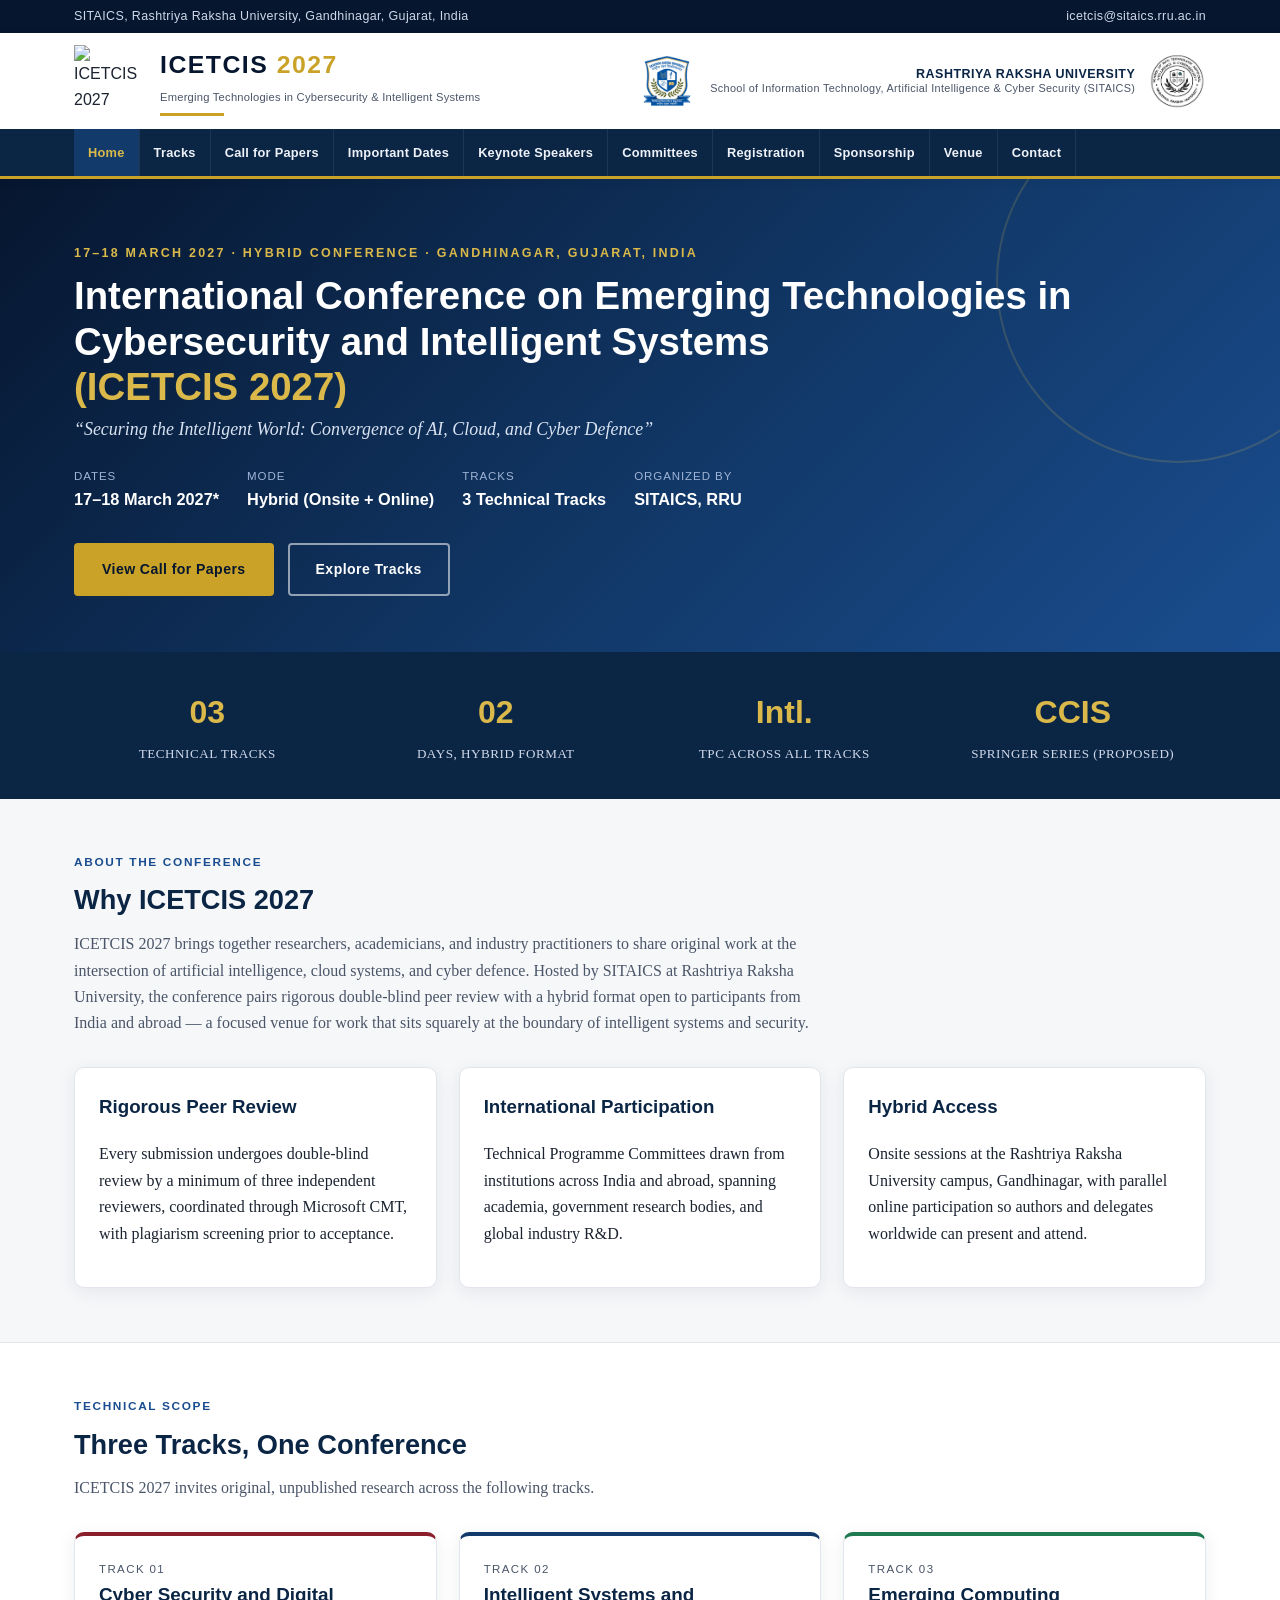
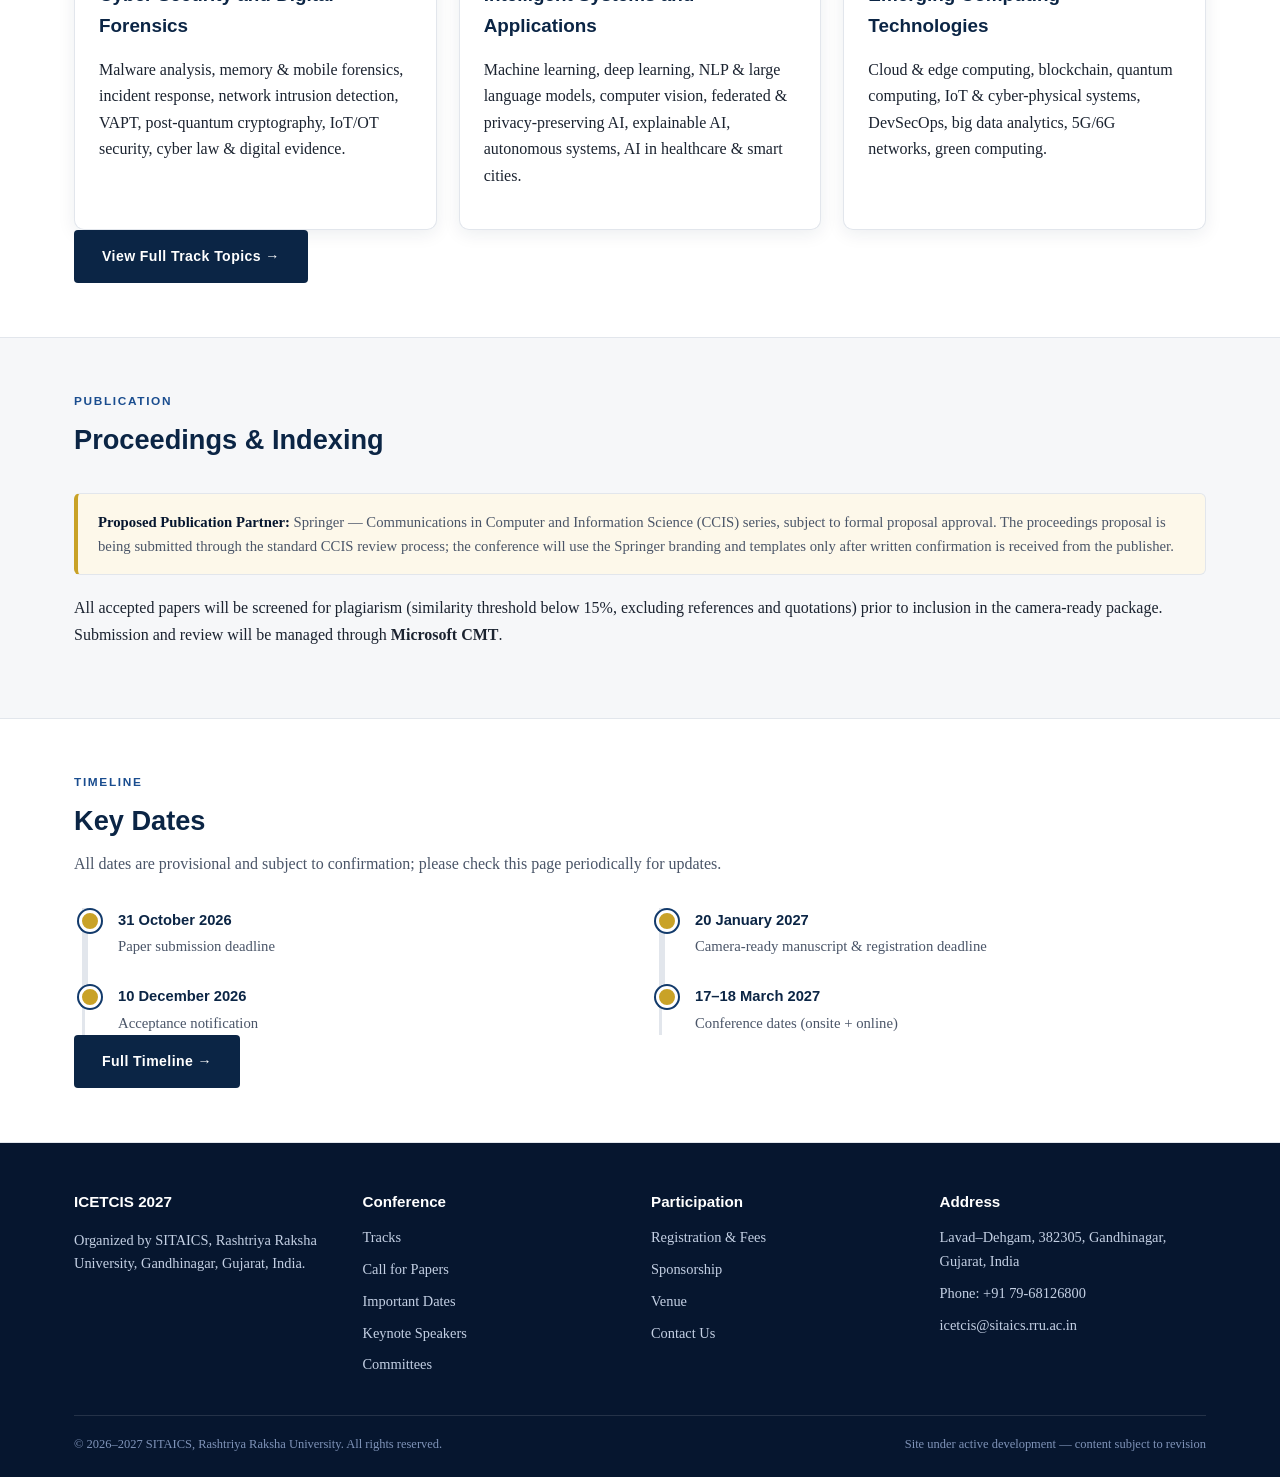
==== index.html @ 8b30065b "Add ICETCIS 2027 conference seal to header; update sponsorship passes Logo: - Added assets/img/icetc" ====
﻿<!DOCTYPE html>
<html lang="en">
<head>
<meta charset="UTF-8">
<meta name="viewport" content="width=device-width, initial-scale=1.0">
<title>ICETCIS 2027 | International Conference on Emerging Technologies in Cybersecurity and Intelligent Systems</title>
<meta name="description" content="ICETCIS 2027 — International Conference on Emerging Technologies in Cybersecurity and Intelligent Systems, organized by SITAICS, Rashtriya Raksha University, Gandhinagar. 17-18 March 2027, Hybrid Mode.">
<meta http-equiv="Content-Security-Policy" content="default-src 'self'; img-src 'self' data:; style-src 'self'; script-src 'self'; base-uri 'self'; form-action 'self';">
<link rel="icon" href="assets/img/icetcis-logo.png" type="image/png">
<link rel="stylesheet" href="css/style.css">
</head>
<body>
<a class="skip-link" href="#main">Skip to main content</a>

<div class="topstrip">
  <div class="container">
    <span>SITAICS, Rashtriya Raksha University, Gandhinagar, Gujarat, India</span>
    <span><a href="mailto:icetcis@sitaics.rru.ac.in">icetcis@sitaics.rru.ac.in</a></span>
  </div>
</div>

<header class="site-header">
  <div class="header-inner container">
    <div class="conf-mark">
      <img src="assets/img/icetcis-logo.png" alt="ICETCIS 2027 conference seal" class="conf-seal">
      <div class="conf-text">
        <div class="wordmark">ICETCIS&nbsp;<span>2027</span></div>
        <div class="tagline">Emerging Technologies in Cybersecurity &amp; Intelligent Systems</div>
        <div class="year-rule"></div>
      </div>
    </div>
    <div class="brand-cluster brand-right">
      <img src="assets/img/rru-logo.png" alt="Rashtriya Raksha University crest" style="height:58px;">
      <div class="brand-text">
        <div class="uni">RASHTRIYA RAKSHA UNIVERSITY</div>
        <div class="school">School of Information Technology, Artificial Intelligence &amp; Cyber Security (SITAICS)</div>
      </div>
      <img src="assets/img/sitaics-logo.png" alt="SITAICS emblem" style="height:64px;">
    </div>
  </div>
  <nav class="mainnav">
    <div class="container">
      <button class="nav-toggle" aria-label="Toggle navigation" aria-expanded="false">&#9776;</button>
      <ul>
        <li><a href="index.html" class="active">Home</a></li>
        <li><a href="tracks.html">Tracks</a></li>
        <li><a href="call-for-papers.html">Call for Papers</a></li>
        <li><a href="important-dates.html">Important Dates</a></li>
        <li><a href="keynote-speakers.html">Keynote Speakers</a></li>
        <li><a href="committee.html">Committees</a></li>
        <li><a href="registration.html">Registration</a></li>
        <li><a href="sponsorship.html">Sponsorship</a></li>
        <li><a href="venue.html">Venue</a></li>
        <li><a href="contact.html">Contact</a></li>
      </ul>
    </div>
  </nav>
</header>

<main id="main">

  <section class="hero">
    <div class="container">
      <div class="eyebrow">17&ndash;18 March 2027 &middot; Hybrid Conference &middot; Gandhinagar, Gujarat, India</div>
      <h1>International Conference on Emerging Technologies in<br>Cybersecurity and Intelligent Systems<br><span class="acronym">(ICETCIS 2027)</span></h1>
      <p class="theme-line">&ldquo;Securing the Intelligent World: Convergence of AI, Cloud, and Cyber Defence&rdquo;</p>

      <div class="meta-row">
        <div class="meta-item"><span class="label">Dates</span><span class="value">17&ndash;18 March 2027*</span></div>
        <div class="meta-item"><span class="label">Mode</span><span class="value">Hybrid (Onsite + Online)</span></div>
        <div class="meta-item"><span class="label">Tracks</span><span class="value">3 Technical Tracks</span></div>
        <div class="meta-item"><span class="label">Organized by</span><span class="value">SITAICS, RRU</span></div>
      </div>

      <div class="cta-row">
        <a href="call-for-papers.html" class="btn btn-gold">View Call for Papers</a>
        <a href="tracks.html" class="btn btn-outline">Explore Tracks</a>
      </div>
    </div>
  </section>

  <div class="stats-strip">
    <div class="container grid grid-4">
      <div><div class="stat-num">03</div><div class="stat-label">Technical Tracks</div></div>
      <div><div class="stat-num">02</div><div class="stat-label">Days, Hybrid Format</div></div>
      <div><div class="stat-num">Intl.</div><div class="stat-label">TPC Across All Tracks</div></div>
      <div><div class="stat-num">CCIS</div><div class="stat-label">Springer Series (Proposed)</div></div>
    </div>
  </div>

  <section>
    <div class="container">
      <div class="section-head">
        <div class="kicker">About the Conference</div>
        <h2>Why ICETCIS 2027</h2>
        <p>ICETCIS 2027 brings together researchers, academicians, and industry practitioners to share
        original work at the intersection of artificial intelligence, cloud systems, and cyber defence.
        Hosted by SITAICS at Rashtriya Raksha University, the conference pairs rigorous double-blind peer
        review with a hybrid format open to participants from India and abroad &mdash; a focused venue for
        work that sits squarely at the boundary of intelligent systems and security.</p>
      </div>
      <div class="grid grid-3">
        <div class="card">
          <h3>Rigorous Peer Review</h3>
          <p>Every submission undergoes double-blind review by a minimum of three independent reviewers,
          coordinated through Microsoft CMT, with plagiarism screening prior to acceptance.</p>
        </div>
        <div class="card">
          <h3>International Participation</h3>
          <p>Technical Programme Committees drawn from institutions across India and abroad, spanning
          academia, government research bodies, and global industry R&amp;D.</p>
        </div>
        <div class="card">
          <h3>Hybrid Access</h3>
          <p>Onsite sessions at the Rashtriya Raksha University campus, Gandhinagar, with parallel online
          participation so authors and delegates worldwide can present and attend.</p>
        </div>
      </div>
    </div>
  </section>

  <section class="alt">
    <div class="container">
      <div class="section-head">
        <div class="kicker">Technical Scope</div>
        <h2>Three Tracks, One Conference</h2>
        <p>ICETCIS 2027 invites original, unpublished research across the following tracks.</p>
      </div>
      <div class="grid grid-3">
        <div class="card track-card t1">
          <div class="track-no">Track 01</div>
          <h3>Cyber Security and Digital Forensics</h3>
          <p>Malware analysis, memory &amp; mobile forensics, incident response, network intrusion detection,
          VAPT, post-quantum cryptography, IoT/OT security, cyber law &amp; digital evidence.</p>
        </div>
        <div class="card track-card t2">
          <div class="track-no">Track 02</div>
          <h3>Intelligent Systems and Applications</h3>
          <p>Machine learning, deep learning, NLP &amp; large language models, computer vision, federated &amp;
          privacy-preserving AI, explainable AI, autonomous systems, AI in healthcare &amp; smart cities.</p>
        </div>
        <div class="card track-card t3">
          <div class="track-no">Track 03</div>
          <h3>Emerging Computing Technologies</h3>
          <p>Cloud &amp; edge computing, blockchain, quantum computing, IoT &amp; cyber-physical systems,
          DevSecOps, big data analytics, 5G/6G networks, green computing.</p>
        </div>
      </div>
      <div style="margin-top:40px;"><a href="tracks.html" class="btn btn-navy">View Full Track Topics &rarr;</a></div>
    </div>
  </section>

  <section>
    <div class="container">
      <div class="section-head">
        <div class="kicker">Publication</div>
        <h2>Proceedings &amp; Indexing</h2>
      </div>
      <div class="notice gold">
        <strong>Proposed Publication Partner:</strong> Springer &mdash; Communications in Computer and
        Information Science (CCIS) series, subject to formal proposal approval. The proceedings
        proposal is being submitted through the standard CCIS review process; the conference will use
        the Springer branding and templates only after written confirmation is received from the publisher.
      </div>
      <p>All accepted papers will be screened for plagiarism (similarity threshold below 15%, excluding
      references and quotations) prior to inclusion in the camera-ready package. Submission and review
      will be managed through <strong>Microsoft CMT</strong>.</p>
    </div>
  </section>

  <section class="alt">
    <div class="container">
      <div class="section-head">
        <div class="kicker">Timeline</div>
        <h2>Key Dates</h2>
        <p>All dates are provisional and subject to confirmation; please check this page periodically for updates.</p>
      </div>
      <div class="grid grid-2">
        <div class="timeline">
          <div class="timeline-item"><div class="t-date">31 October 2026</div><div class="t-label">Paper submission deadline</div></div>
          <div class="timeline-item"><div class="t-date">10 December 2026</div><div class="t-label">Acceptance notification</div></div>
        </div>
        <div class="timeline">
          <div class="timeline-item"><div class="t-date">20 January 2027</div><div class="t-label">Camera-ready manuscript &amp; registration deadline</div></div>
          <div class="timeline-item"><div class="t-date">17&ndash;18 March 2027</div><div class="t-label">Conference dates (onsite + online)</div></div>
        </div>
      </div>
      <div style="margin-top:30px;"><a href="important-dates.html" class="btn btn-navy">Full Timeline &rarr;</a></div>
    </div>
  </section>

</main>

<footer class="site-footer">
  <div class="container">
    <div class="grid grid-4">
      <div>
        <h4>ICETCIS 2027</h4>
        <p>Organized by SITAICS, Rashtriya Raksha University, Gandhinagar, Gujarat, India.</p>
      </div>
      <div>
        <h4>Conference</h4>
        <ul>
          <li><a href="tracks.html">Tracks</a></li>
          <li><a href="call-for-papers.html">Call for Papers</a></li>
          <li><a href="important-dates.html">Important Dates</a></li>
          <li><a href="keynote-speakers.html">Keynote Speakers</a></li>
          <li><a href="committee.html">Committees</a></li>
        </ul>
      </div>
      <div>
        <h4>Participation</h4>
        <ul>
          <li><a href="registration.html">Registration &amp; Fees</a></li>
          <li><a href="sponsorship.html">Sponsorship</a></li>
          <li><a href="venue.html">Venue</a></li>
          <li><a href="contact.html">Contact Us</a></li>
        </ul>
      </div>
      <div>
        <h4>Address</h4>
        <ul>
          <li>Lavad&ndash;Dehgam, 382305, Gandhinagar, Gujarat, India</li>
          <li>Phone: +91 79-68126800</li>
          <li><a href="mailto:icetcis@sitaics.rru.ac.in">icetcis@sitaics.rru.ac.in</a></li>
        </ul>
      </div>
    </div>
    <div class="footer-bottom">
      <span>&copy; 2026&ndash;2027 SITAICS, Rashtriya Raksha University. All rights reserved.</span>
      <span>Site under active development &mdash; content subject to revision</span>
    </div>
  </div>
</footer>

<button class="scroll-top" aria-label="Scroll to top">&uarr;</button>
<script src="js/main.js"></script>
</body>
</html>
---- css/style.css ----
/* ICETCIS 2027 — Conference site stylesheet */

:root{
  --navy-900:#06162f;
  --navy-800:#0b2545;
  --navy-700:#123a6b;
  --navy-600:#1a4d8f;
  --gold-500:#c9a227;
  --gold-400:#dab94a;
  --bg:#f6f7f9;
  --surface:#ffffff;
  --ink:#1b2330;
  --ink-soft:#4a5568;
  --line:#e2e6ec;
  --radius:10px;
  --maxw:1180px;
  --shadow:0 4px 18px rgba(11,37,69,0.08);
}

*{box-sizing:border-box;}
html{scroll-behavior:smooth;}
body{
  margin:0;
  font-family:"Georgia","Cambria","Times New Roman",serif;
  color:var(--ink);
  background:var(--bg);
  line-height:1.65;
}
h1,h2,h3,h4{
  font-family:"Trebuchet MS","Segoe UI",Arial,sans-serif;
  color:var(--navy-800);
  margin-top:0;
  font-weight:700;
}
a{color:var(--navy-700);text-decoration:none;}
a:hover{color:var(--gold-500);}
img{max-width:100%;display:block;}
.container{max-width:var(--maxw);margin:0 auto;padding:0 24px;}
.visually-hidden{position:absolute;left:-9999px;}

/* ===== Skip link ===== */
.skip-link{
  position:absolute;left:-9999px;top:0;background:var(--gold-500);color:var(--navy-900);
  padding:10px 16px;z-index:1000;font-family:"Trebuchet MS",sans-serif;font-weight:700;
}
.skip-link:focus{left:8px;top:8px;}

/* ===== Top strip ===== */
.topstrip{
  background:var(--navy-900);
  color:#cfd9ea;
  font-family:"Trebuchet MS","Segoe UI",Arial,sans-serif;
  font-size:0.78rem;
  letter-spacing:.03em;
}
.topstrip .container{display:flex;justify-content:space-between;align-items:center;padding:6px 24px;flex-wrap:wrap;gap:6px;}
.topstrip a{color:#cfd9ea;}
.topstrip a:hover{color:var(--gold-400);}

/* ===== Header ===== */
header.site-header{
  background:var(--surface);
  border-bottom:3px solid var(--gold-500);
  position:sticky;top:0;z-index:500;
  box-shadow:0 2px 10px rgba(0,0,0,0.05);
}
.header-inner{
  display:flex;
  align-items:center;
  justify-content:space-between;
  padding:12px 24px;
  gap:18px;
}
.brand-cluster{display:flex;align-items:center;gap:14px;}
.brand-cluster img{height:58px;width:auto;}
.brand-text{font-family:"Trebuchet MS","Segoe UI",Arial,sans-serif;line-height:1.15;}
.brand-text .uni{font-size:0.78rem;font-weight:700;color:var(--navy-800);letter-spacing:.04em;}
.brand-text .school{font-size:0.68rem;color:var(--ink-soft);letter-spacing:.03em;}

.conf-mark{
  display:flex;flex-direction:row;align-items:center;gap:14px;
  font-family:"Trebuchet MS","Segoe UI",Arial,sans-serif;
}
.conf-seal{height:72px;width:72px;flex-shrink:0;}
.conf-text{display:flex;flex-direction:column;align-items:flex-start;}
.conf-mark .wordmark{
  font-size:1.55rem;font-weight:800;letter-spacing:.06em;color:var(--navy-900);
}
.conf-mark .wordmark span{color:var(--gold-500);}
.conf-mark .tagline{font-size:0.7rem;color:var(--ink-soft);letter-spacing:.02em;margin-top:2px;}
.conf-mark .year-rule{height:3px;width:64px;background:var(--gold-500);margin-top:6px;}

.brand-cluster.brand-right{justify-content:flex-end;}
.brand-cluster.brand-right .brand-text{text-align:right;}

nav.mainnav{
  background:var(--navy-800);
}
nav.mainnav .container{display:flex;align-items:center;justify-content:space-between;padding:0 24px;}
nav.mainnav ul{
  display:flex;list-style:none;margin:0;padding:0;flex-wrap:wrap;
  font-family:"Trebuchet MS","Segoe UI",Arial,sans-serif;
}
nav.mainnav li{border-right:1px solid rgba(255,255,255,0.08);}
nav.mainnav a{
  display:block;padding:13px 14px;color:#eef2f8;font-size:0.8rem;font-weight:600;letter-spacing:.02em;
}
nav.mainnav a:hover,nav.mainnav a.active{background:var(--navy-700);color:var(--gold-400);}
.nav-toggle{display:none;background:none;border:none;color:#fff;font-size:1.6rem;padding:8px 14px;cursor:pointer;}

/* ===== Hero ===== */
.hero{
  background:linear-gradient(135deg,var(--navy-900) 0%,var(--navy-700) 60%,var(--navy-600) 100%);
  color:#f3f6fb;
  padding:64px 0 56px;
  position:relative;
  overflow:hidden;
}
.hero::after{
  content:"";position:absolute;right:-80px;top:-80px;width:360px;height:360px;
  border:2px solid rgba(218,185,74,0.18);border-radius:50%;
}
.hero .container{position:relative;z-index:2;}
.hero .eyebrow{
  font-family:"Trebuchet MS","Segoe UI",Arial,sans-serif;
  text-transform:uppercase;letter-spacing:.18em;font-size:0.78rem;color:var(--gold-400);font-weight:700;
}
.hero h1{
  color:#fff;font-size:2.4rem;margin:10px 0 6px;line-height:1.18;
}
.hero h1 .acronym{color:var(--gold-400);}
.hero .theme-line{font-style:italic;font-size:1.12rem;color:#d8e2f1;max-width:760px;margin:6px 0 22px;}
.hero .meta-row{display:flex;flex-wrap:wrap;gap:28px;margin-top:8px;}
.hero .meta-item{font-family:"Trebuchet MS","Segoe UI",Arial,sans-serif;}
.hero .meta-item .label{display:block;font-size:0.72rem;letter-spacing:.08em;text-transform:uppercase;color:#9fb4d6;}
.hero .meta-item .value{font-size:1.02rem;font-weight:700;color:#fff;}
.hero .cta-row{margin-top:30px;display:flex;gap:14px;flex-wrap:wrap;}

.btn{
  display:inline-block;font-family:"Trebuchet MS","Segoe UI",Arial,sans-serif;
  font-weight:700;font-size:0.88rem;letter-spacing:.03em;padding:13px 26px;border-radius:4px;
  border:2px solid transparent;cursor:pointer;
}
.btn-gold{background:var(--gold-500);color:var(--navy-900);}
.btn-gold:hover{background:var(--gold-400);}
.btn-outline{border-color:rgba(255,255,255,0.55);color:#fff;background:transparent;}
.btn-outline:hover{border-color:var(--gold-400);color:var(--gold-400);}
.btn-navy{background:var(--navy-800);color:#fff;}
.btn-navy:hover{background:var(--navy-700);}

/* ===== Sections ===== */
section{padding:54px 0;}
section.alt{background:var(--surface);border-top:1px solid var(--line);border-bottom:1px solid var(--line);}
.section-head{margin-bottom:30px;max-width:760px;}
.section-head .kicker{
  font-family:"Trebuchet MS","Segoe UI",Arial,sans-serif;text-transform:uppercase;letter-spacing:.14em;
  font-size:0.74rem;color:var(--navy-600);font-weight:700;
}
.section-head h2{font-size:1.7rem;margin:6px 0 8px;}
.section-head p{color:var(--ink-soft);margin:0;}

/* ===== Cards / Grids ===== */
.grid{display:grid;gap:22px;}
.grid-3{grid-template-columns:repeat(3,1fr);}
.grid-2{grid-template-columns:repeat(2,1fr);}
.grid-4{grid-template-columns:repeat(4,1fr);}
@media (max-width:980px){.grid-3,.grid-4{grid-template-columns:repeat(2,1fr);}}
@media (max-width:640px){.grid-3,.grid-2,.grid-4{grid-template-columns:1fr;}}

.card{
  background:var(--surface);border:1px solid var(--line);border-radius:var(--radius);
  padding:24px;box-shadow:var(--shadow);
}
.track-card{border-top:4px solid var(--navy-700);}
.track-card.t1{border-top-color:#8a1f2b;}
.track-card.t2{border-top-color:var(--navy-700);}
.track-card.t3{border-top-color:#1f7a52;}
.track-card h3{font-size:1.18rem;margin-bottom:4px;}
.track-card .track-no{
  font-family:"Trebuchet MS",sans-serif;font-size:0.72rem;letter-spacing:.12em;color:var(--ink-soft);
  text-transform:uppercase;
}
.track-card ul{margin:14px 0 0;padding-left:18px;color:var(--ink-soft);font-size:0.93rem;}
.track-card ul li{margin-bottom:6px;}

/* Dates timeline */
.timeline{border-left:3px solid var(--line);margin-left:8px;padding-left:0;}
.timeline-item{position:relative;padding:0 0 26px 30px;border-left:3px solid var(--line);margin-left:0;}
.timeline-item:last-child{border-color:transparent;padding-bottom:0;}
.timeline-item::before{
  content:"";position:absolute;left:-9px;top:2px;width:16px;height:16px;border-radius:50%;
  background:var(--gold-500);border:3px solid var(--surface);box-shadow:0 0 0 2px var(--navy-700);
}
.timeline-item .t-date{
  font-family:"Trebuchet MS",sans-serif;font-weight:700;color:var(--navy-800);font-size:0.92rem;
}
.timeline-item .t-label{color:var(--ink-soft);font-size:0.92rem;margin-top:2px;}

/* Committee */
.committee-block{margin-bottom:42px;}
.committee-block h3{
  font-size:1.25rem;border-bottom:2px solid var(--gold-500);padding-bottom:8px;margin-bottom:18px;
}
table.committee-table{width:100%;border-collapse:collapse;font-size:0.92rem;background:var(--surface);}
table.committee-table th,table.committee-table td{
  text-align:left;padding:11px 14px;border-bottom:1px solid var(--line);
}
table.committee-table th{
  background:var(--navy-800);color:#fff;font-family:"Trebuchet MS",sans-serif;font-size:0.8rem;
  letter-spacing:.03em;text-transform:uppercase;
}
table.committee-table tr:nth-child(even) td{background:#fafbfd;}
.role-tag{
  display:inline-block;font-family:"Trebuchet MS",sans-serif;font-size:0.68rem;font-weight:700;
  letter-spacing:.04em;text-transform:uppercase;background:var(--gold-500);color:var(--navy-900);
  padding:2px 8px;border-radius:3px;margin-left:8px;
}

/* Notice / callout boxes */
.notice{
  border:1px solid var(--line);border-left:4px solid var(--navy-700);background:#eef3fa;
  padding:16px 20px;border-radius:6px;font-size:0.92rem;color:var(--ink-soft);margin:20px 0;
}
.notice.gold{border-left-color:var(--gold-500);background:#fdf8ea;}
.notice strong{color:var(--navy-900);}

/* Fee table */
table.fee-table{width:100%;border-collapse:collapse;background:var(--surface);box-shadow:var(--shadow);}
table.fee-table th,table.fee-table td{padding:14px 16px;border-bottom:1px solid var(--line);text-align:left;}
table.fee-table th{background:var(--navy-800);color:#fff;font-family:"Trebuchet MS",sans-serif;font-size:0.82rem;}
table.fee-table td.amount{font-weight:700;color:var(--navy-800);font-family:"Trebuchet MS",sans-serif;}
table.fee-table td.amount.early{color:#1f7a52;}

.earlybird-flag{
  display:inline-block;background:#1f7a52;color:#fff;font-family:"Trebuchet MS",sans-serif;
  font-size:0.7rem;font-weight:700;letter-spacing:.04em;text-transform:uppercase;
  padding:3px 9px;border-radius:3px;margin-left:8px;
}

/* Sponsorship tiers */
.tier-card{border-top:4px solid var(--line);position:relative;}
.tier-card.tier-platinum{border-top-color:#5b6b7d;}
.tier-card.tier-gold{border-top-color:var(--gold-500);}
.tier-card.tier-silver{border-top-color:#9aa6b3;}
.tier-card.tier-bronze{border-top-color:#9a6b3a;}
.tier-card .tier-name{
  font-family:"Trebuchet MS",sans-serif;font-size:0.78rem;text-transform:uppercase;letter-spacing:.1em;
  font-weight:700;color:var(--ink-soft);
}
.tier-card .tier-price{
  font-family:"Trebuchet MS",sans-serif;font-size:1.5rem;font-weight:800;color:var(--navy-900);margin:6px 0 14px;
}
.tier-card .tier-price small{font-size:0.85rem;font-weight:600;color:var(--ink-soft);}
.tier-card ul{margin:0;padding-left:18px;color:var(--ink-soft);font-size:0.9rem;}
.tier-card ul li{margin-bottom:7px;}

/* Nearby places */
.place-card .distance-tag{
  display:inline-block;font-family:"Trebuchet MS",sans-serif;font-size:0.72rem;font-weight:700;
  color:var(--navy-700);background:#eef3fa;padding:3px 9px;border-radius:3px;margin-bottom:10px;
}

/* Keynote placeholder */
.keynote-placeholder{
  text-align:center;padding:50px 24px;background:var(--surface);border:1px dashed var(--line);
  border-radius:var(--radius);color:var(--ink-soft);
}
.keynote-placeholder h3{margin-bottom:8px;}

/* Scroll to top button */
.scroll-top{
  position:fixed;right:22px;bottom:24px;width:46px;height:46px;border-radius:50%;
  background:var(--navy-800);color:#fff;border:none;cursor:pointer;font-size:1.3rem;
  display:flex;align-items:center;justify-content:center;box-shadow:0 4px 14px rgba(0,0,0,0.25);
  opacity:0;visibility:hidden;transform:translateY(8px);
  transition:opacity .25s ease,visibility .25s ease,transform .25s ease,background .2s ease;
  z-index:600;
}
.scroll-top.visible{opacity:1;visibility:visible;transform:translateY(0);}
.scroll-top:hover{background:var(--gold-500);color:var(--navy-900);}

/* Stats strip */
.stats-strip{background:var(--navy-800);color:#fff;padding:34px 0;}
.stats-strip .grid-4{text-align:center;}
.stats-strip .stat-num{font-family:"Trebuchet MS",sans-serif;font-size:2rem;font-weight:800;color:var(--gold-400);}
.stats-strip .stat-label{font-size:0.82rem;letter-spacing:.04em;color:#cfd9ea;text-transform:uppercase;margin-top:4px;}

/* Footer */
footer.site-footer{background:var(--navy-900);color:#c4d0e4;padding:46px 0 22px;font-size:0.9rem;}
footer.site-footer .grid-4{margin-bottom:30px;}
footer.site-footer h4{color:#fff;font-size:0.95rem;margin-bottom:12px;}
footer.site-footer ul{list-style:none;padding:0;margin:0;}
footer.site-footer ul li{margin-bottom:8px;}
footer.site-footer a{color:#c4d0e4;}
footer.site-footer a:hover{color:var(--gold-400);}
.footer-bottom{
  border-top:1px solid rgba(255,255,255,0.12);margin-top:10px;padding-top:18px;
  display:flex;justify-content:space-between;flex-wrap:wrap;gap:10px;font-size:0.78rem;color:#7f93b8;
}

/* Breadcrumb / page header for subpages */
.page-hero{
  background:linear-gradient(135deg,var(--navy-900),var(--navy-700));
  color:#fff;padding:40px 0;
}
.page-hero .kicker{color:var(--gold-400);font-family:"Trebuchet MS",sans-serif;text-transform:uppercase;
  letter-spacing:.14em;font-size:0.76rem;font-weight:700;}
.page-hero h1{color:#fff;font-size:2rem;margin:6px 0 0;}

/* Phase note badge */
.phase-badge{
  display:inline-flex;align-items:center;gap:8px;background:#fdf8ea;border:1px solid var(--gold-500);
  color:var(--navy-900);font-family:"Trebuchet MS",sans-serif;font-size:0.82rem;font-weight:600;
  padding:8px 14px;border-radius:6px;
}

@media (max-width:860px){
  .header-inner{flex-wrap:wrap;row-gap:12px;}
  .conf-mark{align-items:flex-start;order:-1;width:100%;}
  .brand-cluster.brand-right{width:100%;justify-content:flex-start;}
  .brand-cluster.brand-right .brand-text{text-align:left;}
  nav.mainnav .container{flex-wrap:wrap;}
  nav.mainnav ul{display:none;flex-direction:column;width:100%;}
  nav.mainnav ul.open{display:flex;}
  nav.mainnav li{border-right:none;border-bottom:1px solid rgba(255,255,255,0.08);}
  .nav-toggle{display:block;}
  .hero h1{font-size:1.8rem;}
  .hero{padding:46px 0 40px;}
  .scroll-top{right:16px;bottom:16px;width:42px;height:42px;}
}

@media (max-width:480px){
  .brand-cluster img{height:42px;}
  .brand-text .uni{font-size:0.68rem;}
  .brand-text .school{font-size:0.6rem;}
  .conf-mark .wordmark{font-size:1.25rem;}
  .hero h1{font-size:1.45rem;}
  .hero .meta-row{gap:16px;}
  table.committee-table,table.fee-table{font-size:0.82rem;}
}
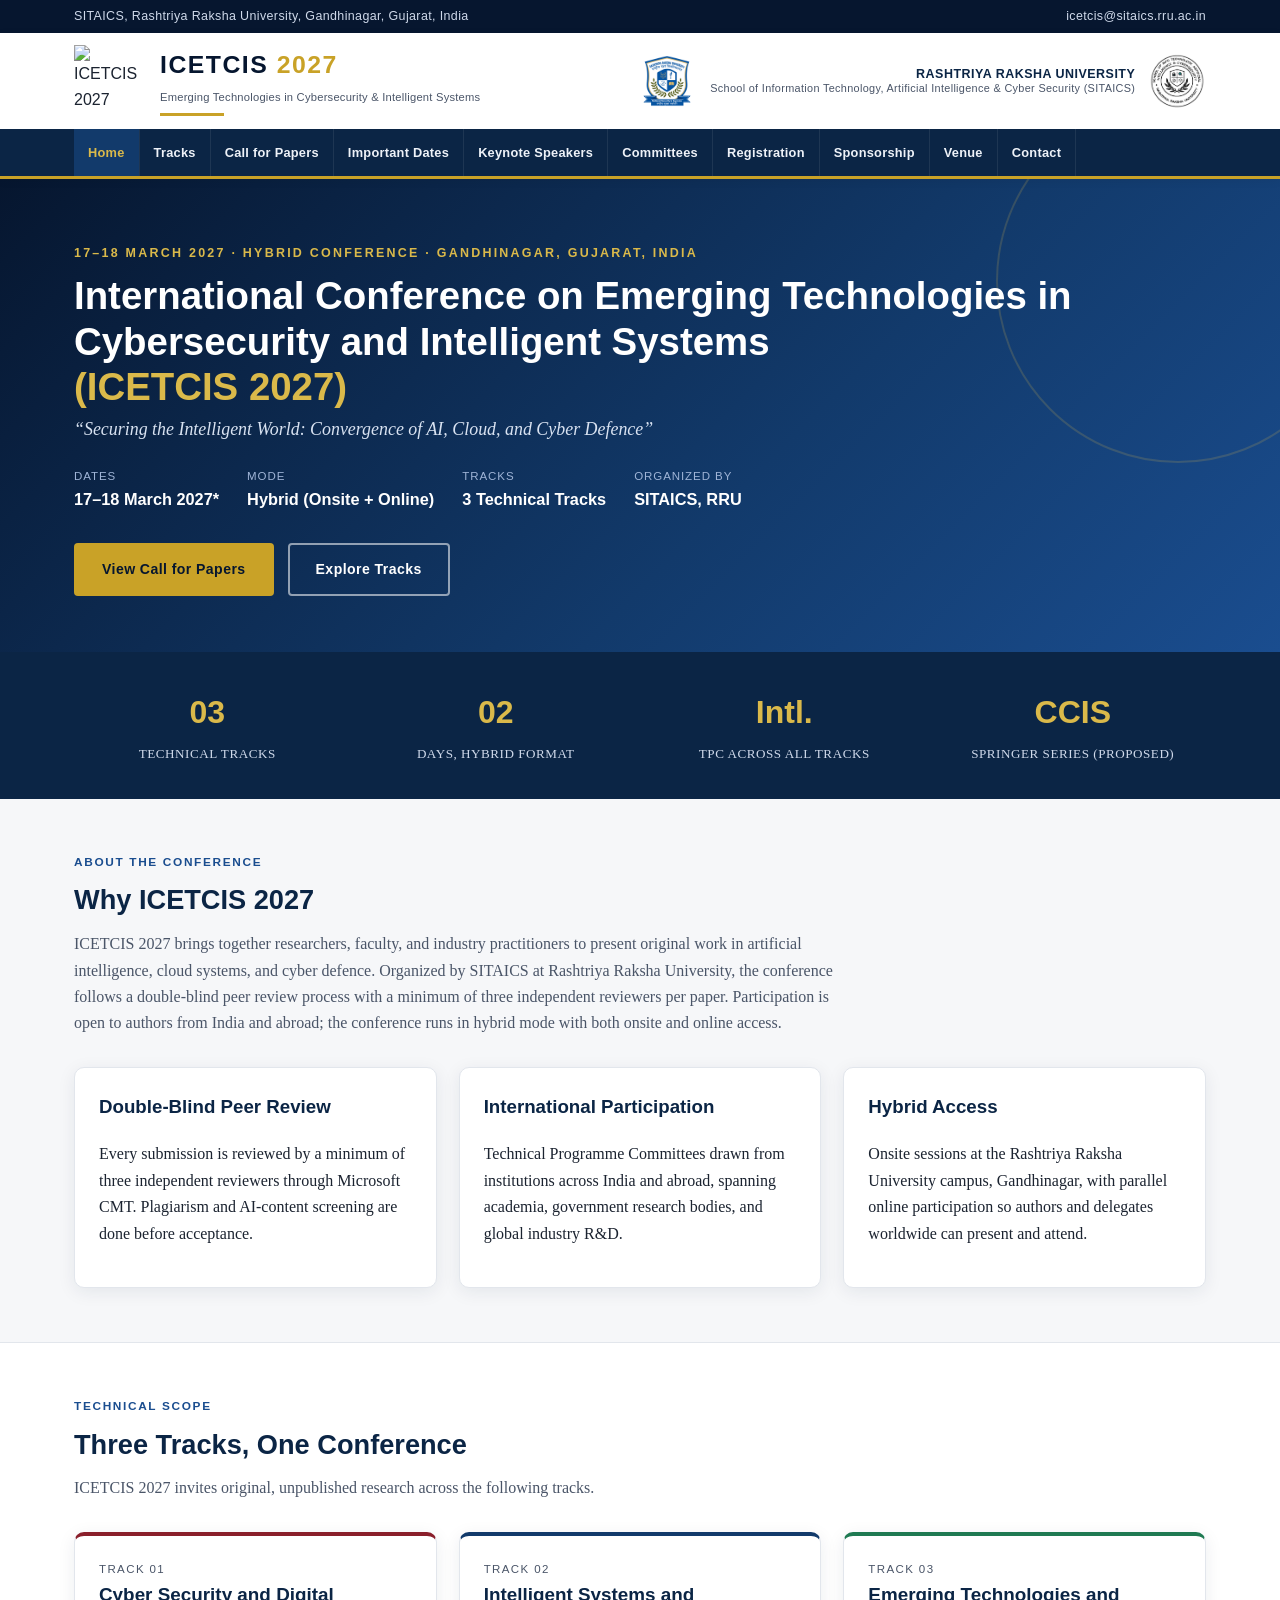
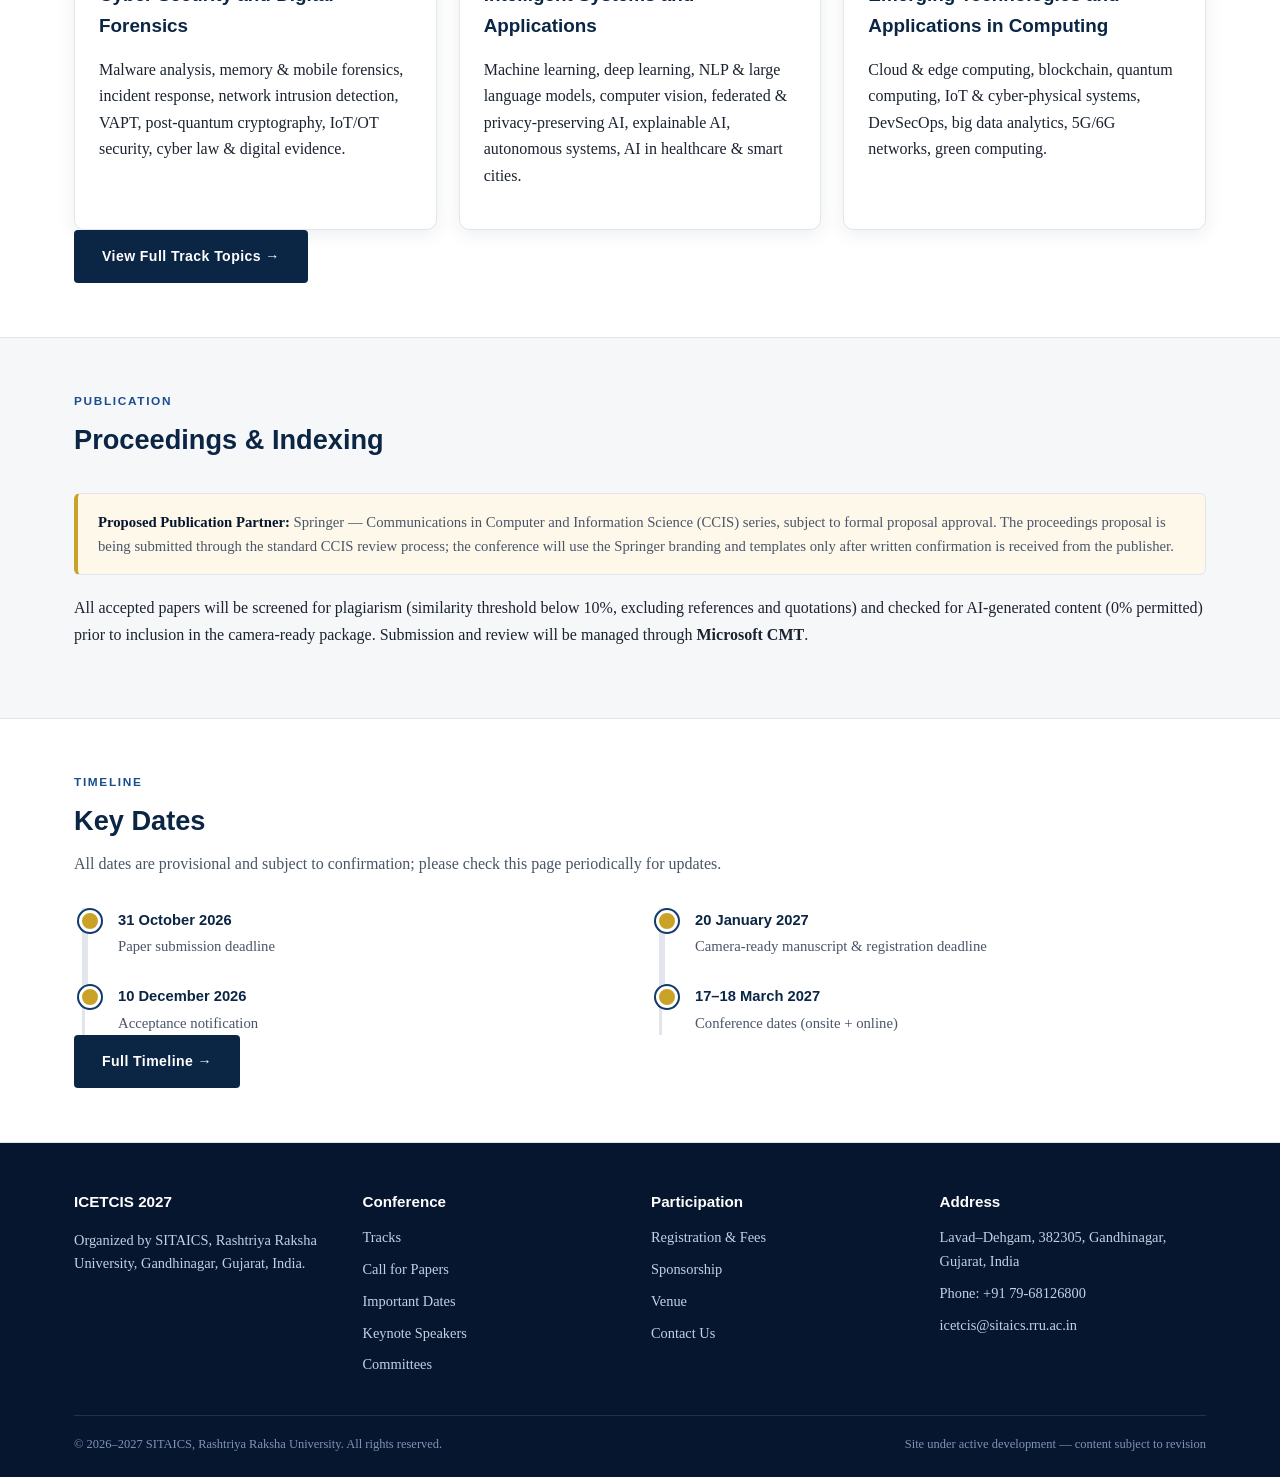
==== commit dc676c4d: "Major batch update: committee, tracks, sponsorship, keynote, plagiarism policy - Programme/Program u" ====
--- a/index.html
+++ b/index.html
@@ -93,17 +93,17 @@
       <div class="section-head">
         <div class="kicker">About the Conference</div>
         <h2>Why ICETCIS 2027</h2>
-        <p>ICETCIS 2027 brings together researchers, academicians, and industry practitioners to share
-        original work at the intersection of artificial intelligence, cloud systems, and cyber defence.
-        Hosted by SITAICS at Rashtriya Raksha University, the conference pairs rigorous double-blind peer
-        review with a hybrid format open to participants from India and abroad &mdash; a focused venue for
-        work that sits squarely at the boundary of intelligent systems and security.</p>
+        <p>ICETCIS 2027 brings together researchers, faculty, and industry practitioners to present original
+        work in artificial intelligence, cloud systems, and cyber defence. Organized by SITAICS at Rashtriya
+        Raksha University, the conference follows a double-blind peer review process with a minimum of three
+        independent reviewers per paper. Participation is open to authors from India and abroad; the
+        conference runs in hybrid mode with both onsite and online access.</p>
       </div>
       <div class="grid grid-3">
         <div class="card">
-          <h3>Rigorous Peer Review</h3>
-          <p>Every submission undergoes double-blind review by a minimum of three independent reviewers,
-          coordinated through Microsoft CMT, with plagiarism screening prior to acceptance.</p>
+          <h3>Double-Blind Peer Review</h3>
+          <p>Every submission is reviewed by a minimum of three independent reviewers through Microsoft CMT.
+          Plagiarism and AI-content screening are done before acceptance.</p>
         </div>
         <div class="card">
           <h3>International Participation</h3>
@@ -141,7 +141,7 @@
         </div>
         <div class="card track-card t3">
           <div class="track-no">Track 03</div>
-          <h3>Emerging Computing Technologies</h3>
+          <h3>Emerging Technologies and Applications in Computing</h3>
           <p>Cloud &amp; edge computing, blockchain, quantum computing, IoT &amp; cyber-physical systems,
           DevSecOps, big data analytics, 5G/6G networks, green computing.</p>
         </div>
@@ -162,8 +162,8 @@
         proposal is being submitted through the standard CCIS review process; the conference will use
         the Springer branding and templates only after written confirmation is received from the publisher.
       </div>
-      <p>All accepted papers will be screened for plagiarism (similarity threshold below 15%, excluding
-      references and quotations) prior to inclusion in the camera-ready package. Submission and review
+      <p>All accepted papers will be screened for plagiarism (similarity threshold below 10%, excluding
+      references and quotations) and checked for AI-generated content (0% permitted) prior to inclusion in the camera-ready package. Submission and review
       will be managed through <strong>Microsoft CMT</strong>.</p>
     </div>
   </section>
--- a/css/style.css
+++ b/css/style.css
@@ -239,10 +239,14 @@
 
 /* Sponsorship tiers */
 .tier-card{border-top:4px solid var(--line);position:relative;}
+.tier-card.tier-diamond{border-top-color:var(--navy-900);border-top-width:6px;}
 .tier-card.tier-platinum{border-top-color:#5b6b7d;}
 .tier-card.tier-gold{border-top-color:var(--gold-500);}
 .tier-card.tier-silver{border-top-color:#9aa6b3;}
 .tier-card.tier-bronze{border-top-color:#9a6b3a;}
+.tier-featured{background:linear-gradient(135deg,#fdf8ea 0%,#ffffff 60%);border-color:var(--gold-500);}
+.tier-featured .tier-name{color:var(--navy-900);font-size:0.88rem;}
+.tier-featured .tier-price{font-size:1.7rem;}
 .tier-card .tier-name{
   font-family:"Trebuchet MS",sans-serif;font-size:0.78rem;text-transform:uppercase;letter-spacing:.1em;
   font-weight:700;color:var(--ink-soft);
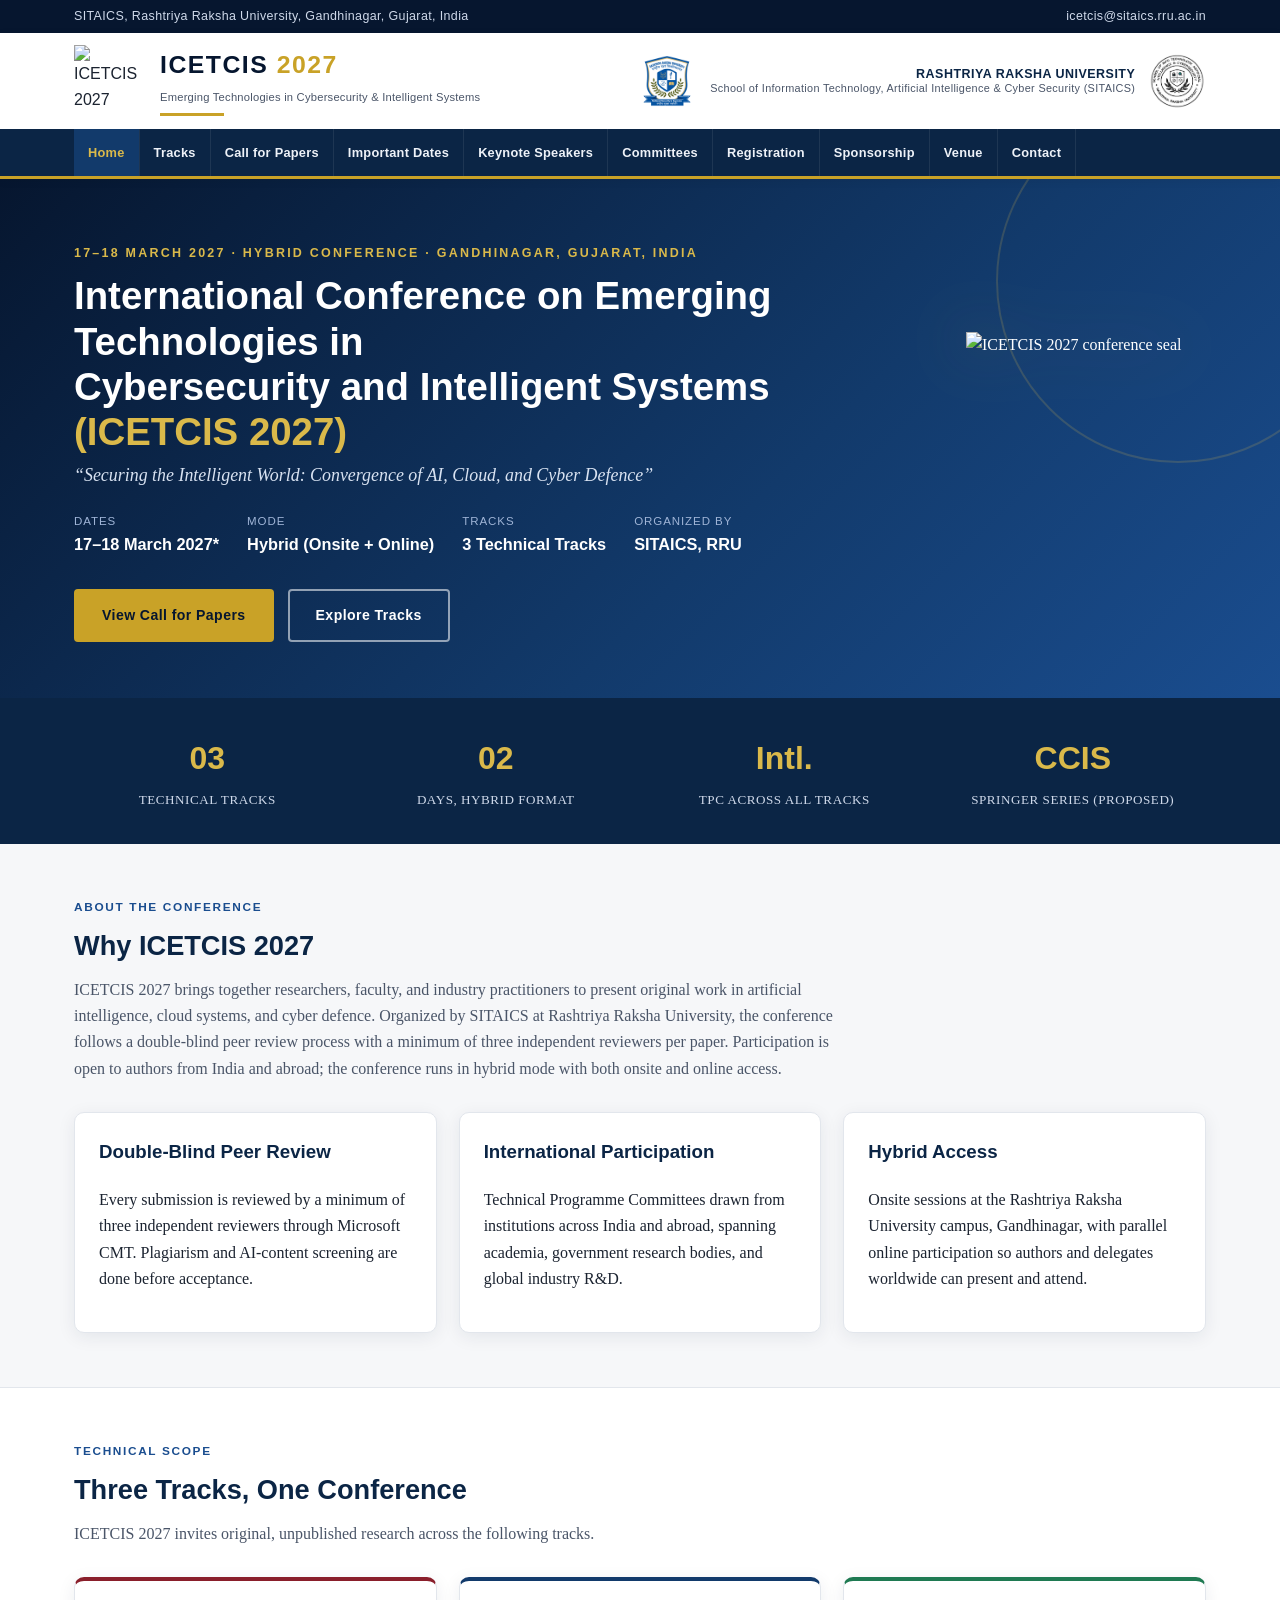
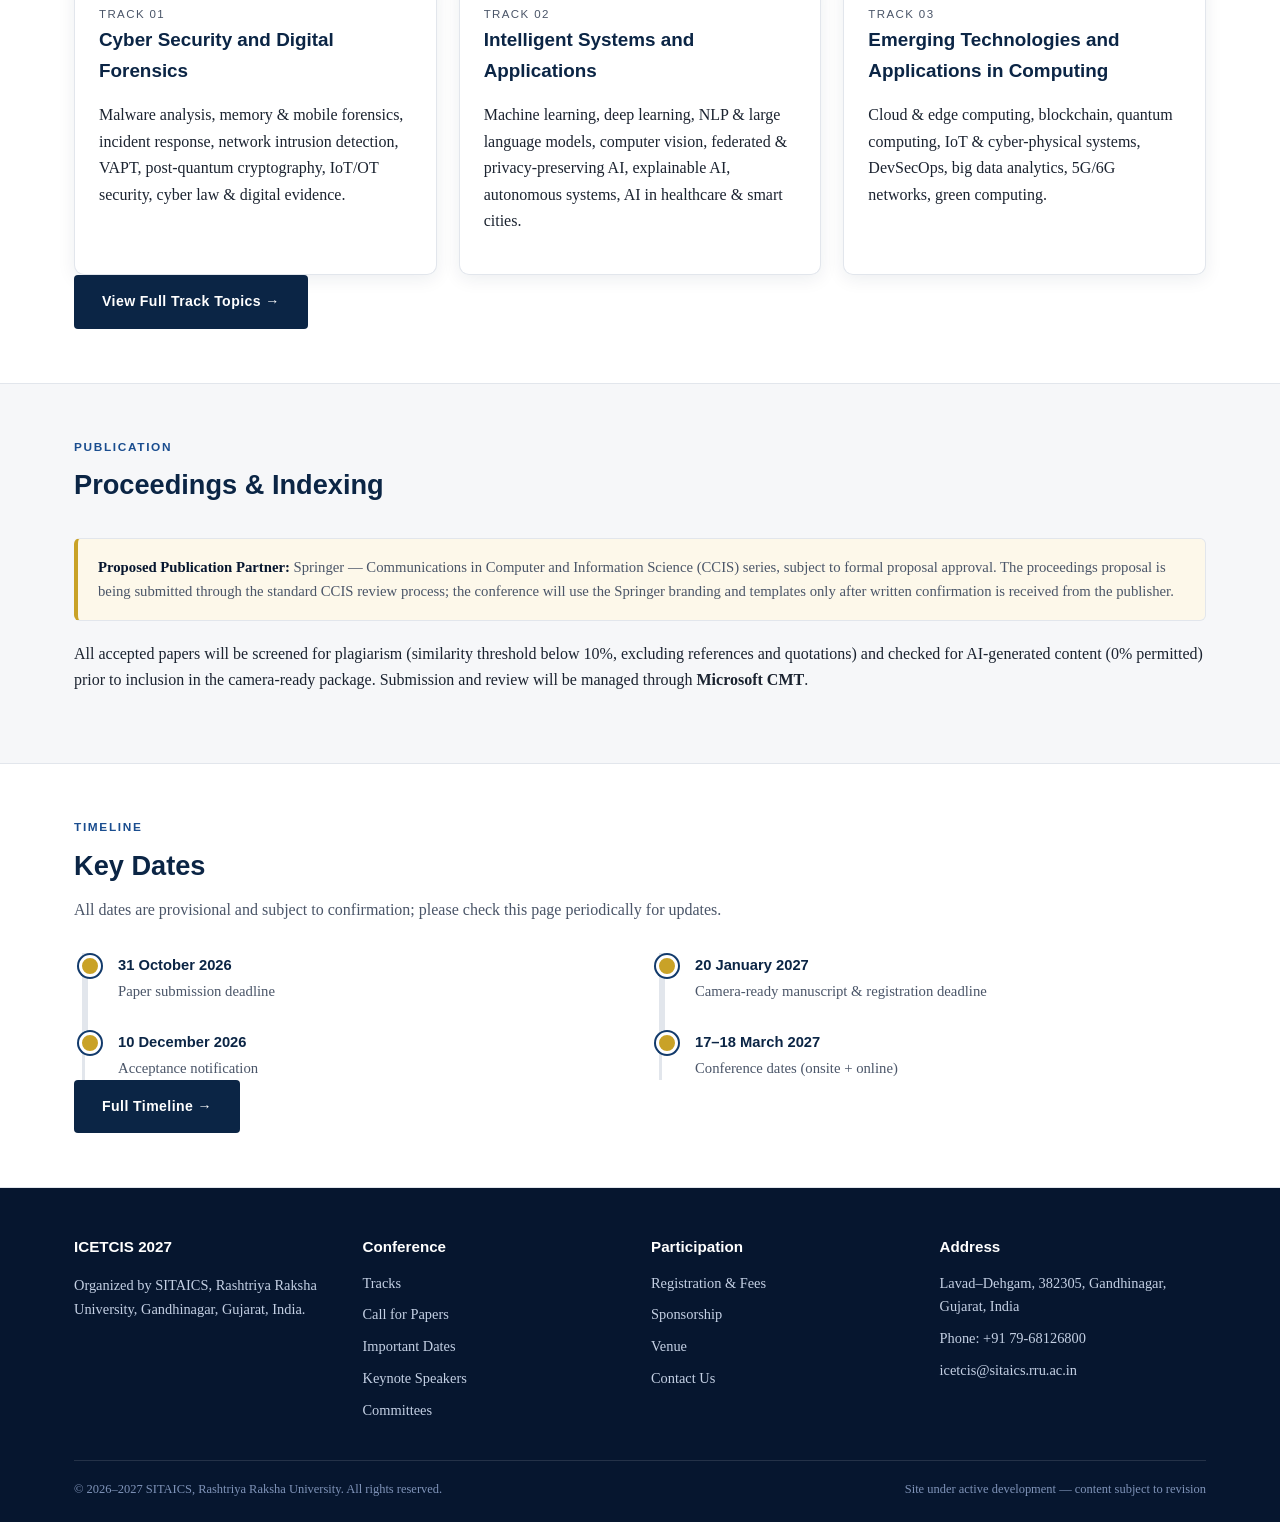
==== commit 5cb73d45: "Hero: add ICETCIS logo to right side of homepage hero section Two-column flex layout with logo in he" ====
--- a/index.html
+++ b/index.html
@@ -61,20 +61,27 @@
 
   <section class="hero">
     <div class="container">
-      <div class="eyebrow">17&ndash;18 March 2027 &middot; Hybrid Conference &middot; Gandhinagar, Gujarat, India</div>
-      <h1>International Conference on Emerging Technologies in<br>Cybersecurity and Intelligent Systems<br><span class="acronym">(ICETCIS 2027)</span></h1>
-      <p class="theme-line">&ldquo;Securing the Intelligent World: Convergence of AI, Cloud, and Cyber Defence&rdquo;</p>
-
-      <div class="meta-row">
-        <div class="meta-item"><span class="label">Dates</span><span class="value">17&ndash;18 March 2027*</span></div>
-        <div class="meta-item"><span class="label">Mode</span><span class="value">Hybrid (Onsite + Online)</span></div>
-        <div class="meta-item"><span class="label">Tracks</span><span class="value">3 Technical Tracks</span></div>
-        <div class="meta-item"><span class="label">Organized by</span><span class="value">SITAICS, RRU</span></div>
-      </div>
-
-      <div class="cta-row">
-        <a href="call-for-papers.html" class="btn btn-gold">View Call for Papers</a>
-        <a href="tracks.html" class="btn btn-outline">Explore Tracks</a>
+      <div class="hero-layout">
+        <div class="hero-text">
+          <div class="eyebrow">17&ndash;18 March 2027 &middot; Hybrid Conference &middot; Gandhinagar, Gujarat, India</div>
+          <h1>International Conference on Emerging Technologies in<br>Cybersecurity and Intelligent Systems<br><span class="acronym">(ICETCIS 2027)</span></h1>
+          <p class="theme-line">&ldquo;Securing the Intelligent World: Convergence of AI, Cloud, and Cyber Defence&rdquo;</p>
+
+          <div class="meta-row">
+            <div class="meta-item"><span class="label">Dates</span><span class="value">17&ndash;18 March 2027*</span></div>
+            <div class="meta-item"><span class="label">Mode</span><span class="value">Hybrid (Onsite + Online)</span></div>
+            <div class="meta-item"><span class="label">Tracks</span><span class="value">3 Technical Tracks</span></div>
+            <div class="meta-item"><span class="label">Organized by</span><span class="value">SITAICS, RRU</span></div>
+          </div>
+
+          <div class="cta-row">
+            <a href="call-for-papers.html" class="btn btn-gold">View Call for Papers</a>
+            <a href="tracks.html" class="btn btn-outline">Explore Tracks</a>
+          </div>
+        </div>
+        <div class="hero-emblem">
+          <img src="assets/img/icetcis-logo.png" alt="ICETCIS 2027 conference seal">
+        </div>
       </div>
     </div>
   </section>
--- a/css/style.css
+++ b/css/style.css
@@ -136,6 +136,11 @@
 .hero .meta-item .value{font-size:1.02rem;font-weight:700;color:#fff;}
 .hero .cta-row{margin-top:30px;display:flex;gap:14px;flex-wrap:wrap;}
 
+.hero-layout{display:flex;align-items:center;gap:48px;}
+.hero-text{flex:1;min-width:0;}
+.hero-emblem{flex-shrink:0;display:flex;align-items:center;justify-content:center;padding-right:20px;}
+.hero-emblem img{width:220px;height:220px;filter:drop-shadow(0 0 28px rgba(201,162,39,0.4)) brightness(1.05);}
+
 .btn{
   display:inline-block;font-family:"Trebuchet MS","Segoe UI",Arial,sans-serif;
   font-weight:700;font-size:0.88rem;letter-spacing:.03em;padding:13px 26px;border-radius:4px;
@@ -330,6 +335,7 @@
   .nav-toggle{display:block;}
   .hero h1{font-size:1.8rem;}
   .hero{padding:46px 0 40px;}
+  .hero-emblem{display:none;}
   .scroll-top{right:16px;bottom:16px;width:42px;height:42px;}
 }
 
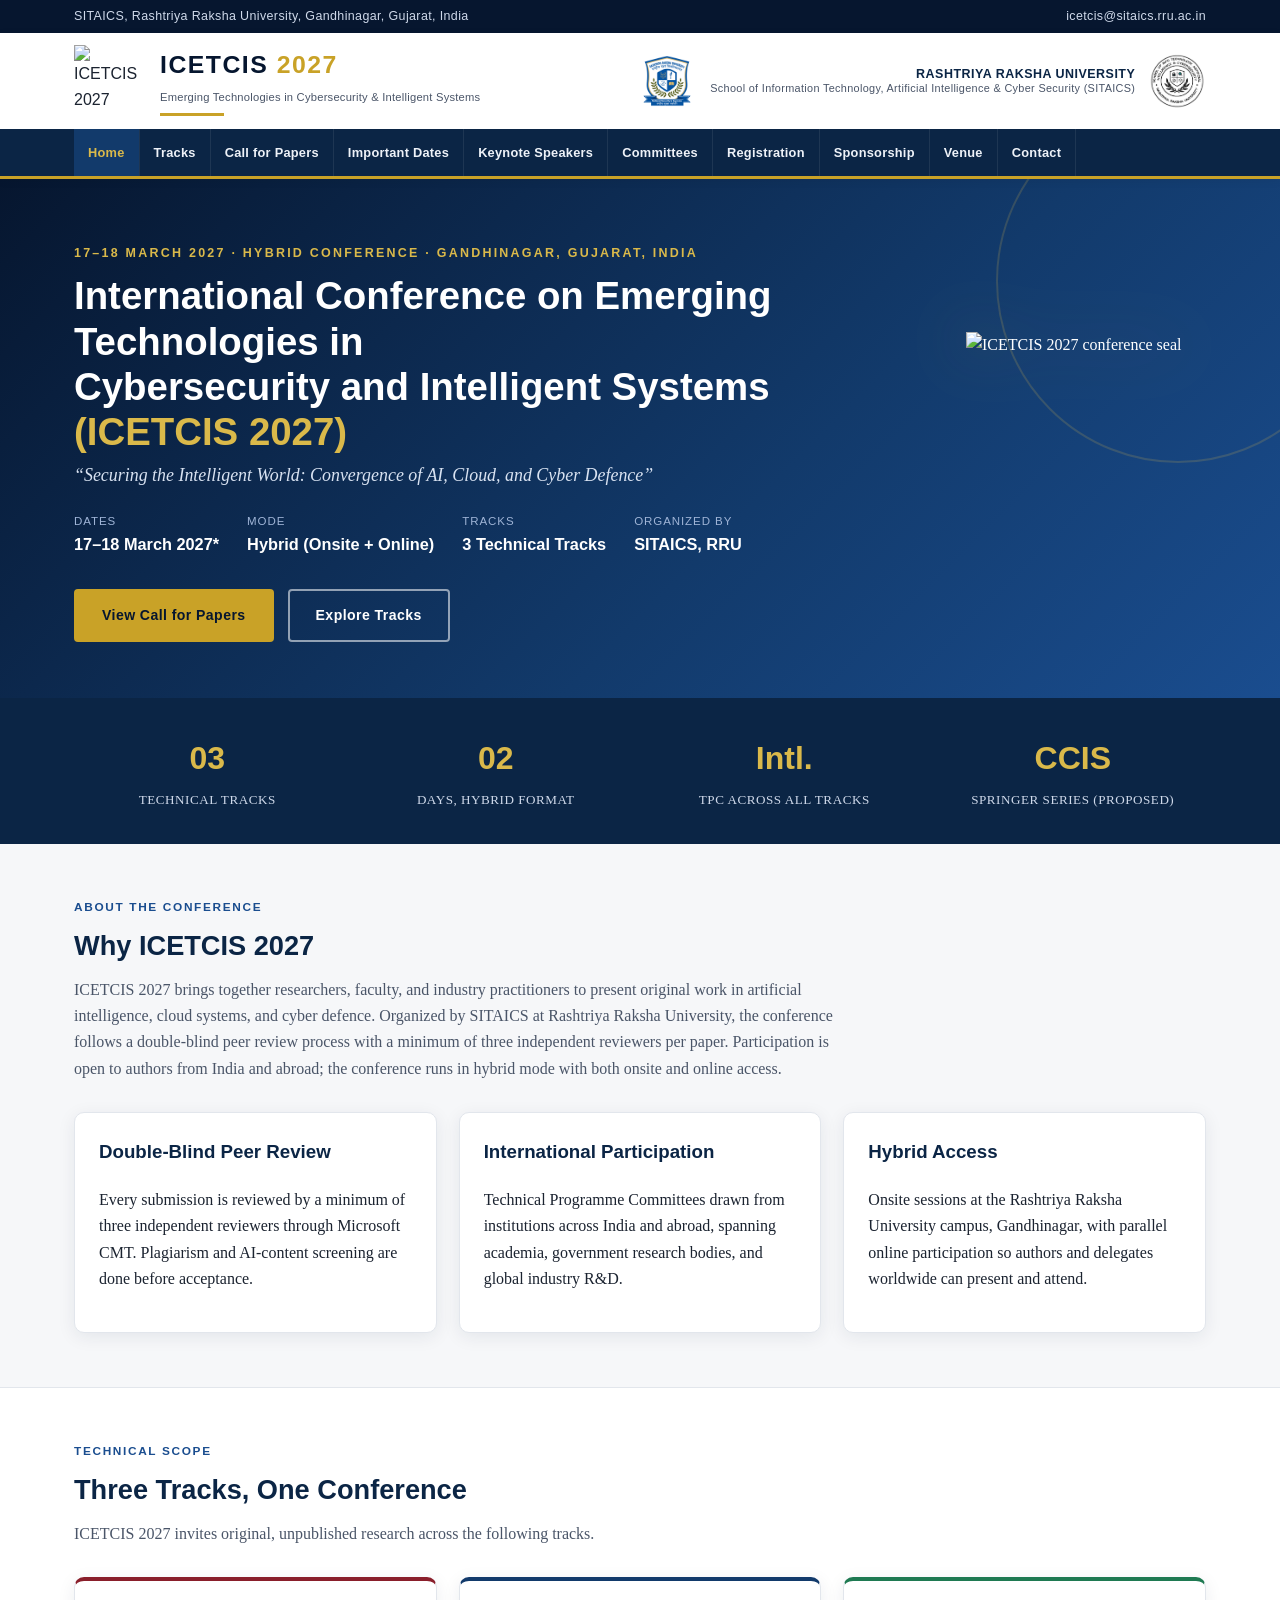
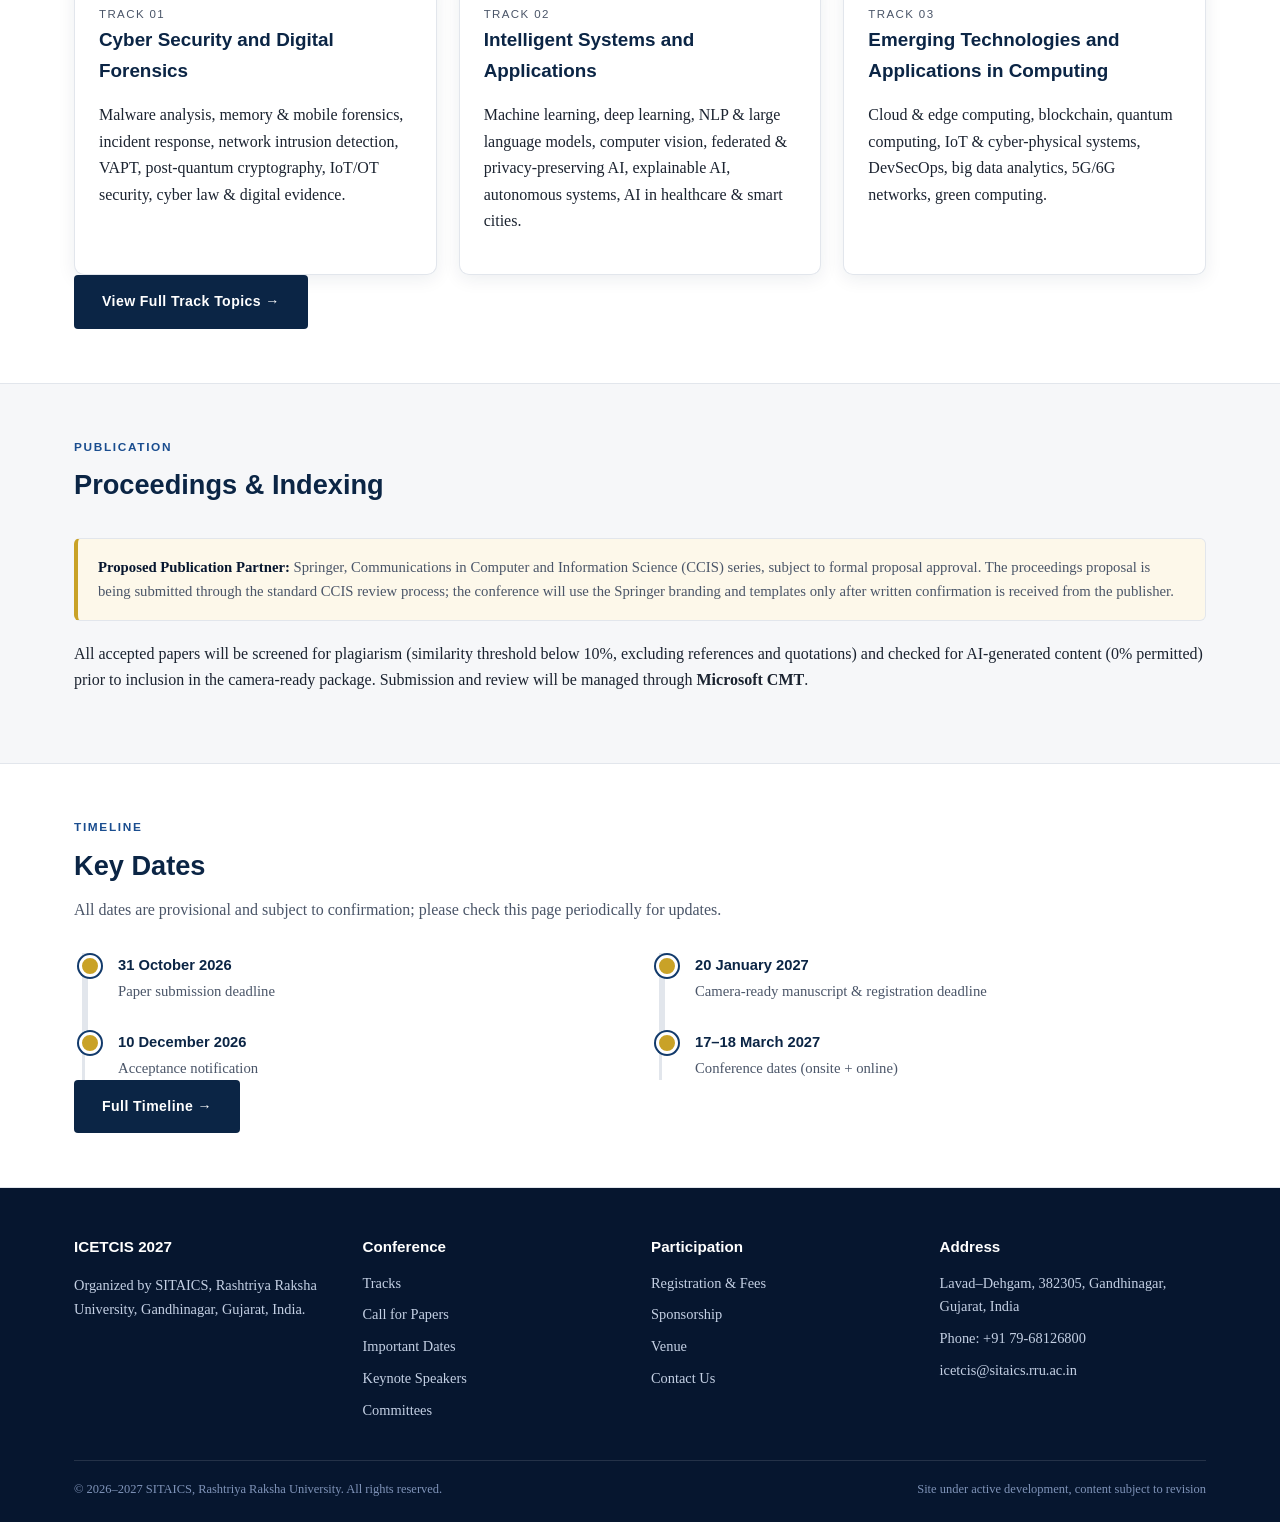
==== commit 6cb065a0: "Remove em dashes, fix ECT to ETAC, add Diamond spacing - Replace all em dashes (mdash) site-wide wit" ====
--- a/index.html
+++ b/index.html
@@ -164,7 +164,7 @@
         <h2>Proceedings &amp; Indexing</h2>
       </div>
       <div class="notice gold">
-        <strong>Proposed Publication Partner:</strong> Springer &mdash; Communications in Computer and
+        <strong>Proposed Publication Partner:</strong> Springer, Communications in Computer and
         Information Science (CCIS) series, subject to formal proposal approval. The proceedings
         proposal is being submitted through the standard CCIS review process; the conference will use
         the Springer branding and templates only after written confirmation is received from the publisher.
@@ -235,7 +235,7 @@
     </div>
     <div class="footer-bottom">
       <span>&copy; 2026&ndash;2027 SITAICS, Rashtriya Raksha University. All rights reserved.</span>
-      <span>Site under active development &mdash; content subject to revision</span>
+      <span>Site under active development, content subject to revision</span>
     </div>
   </div>
 </footer>
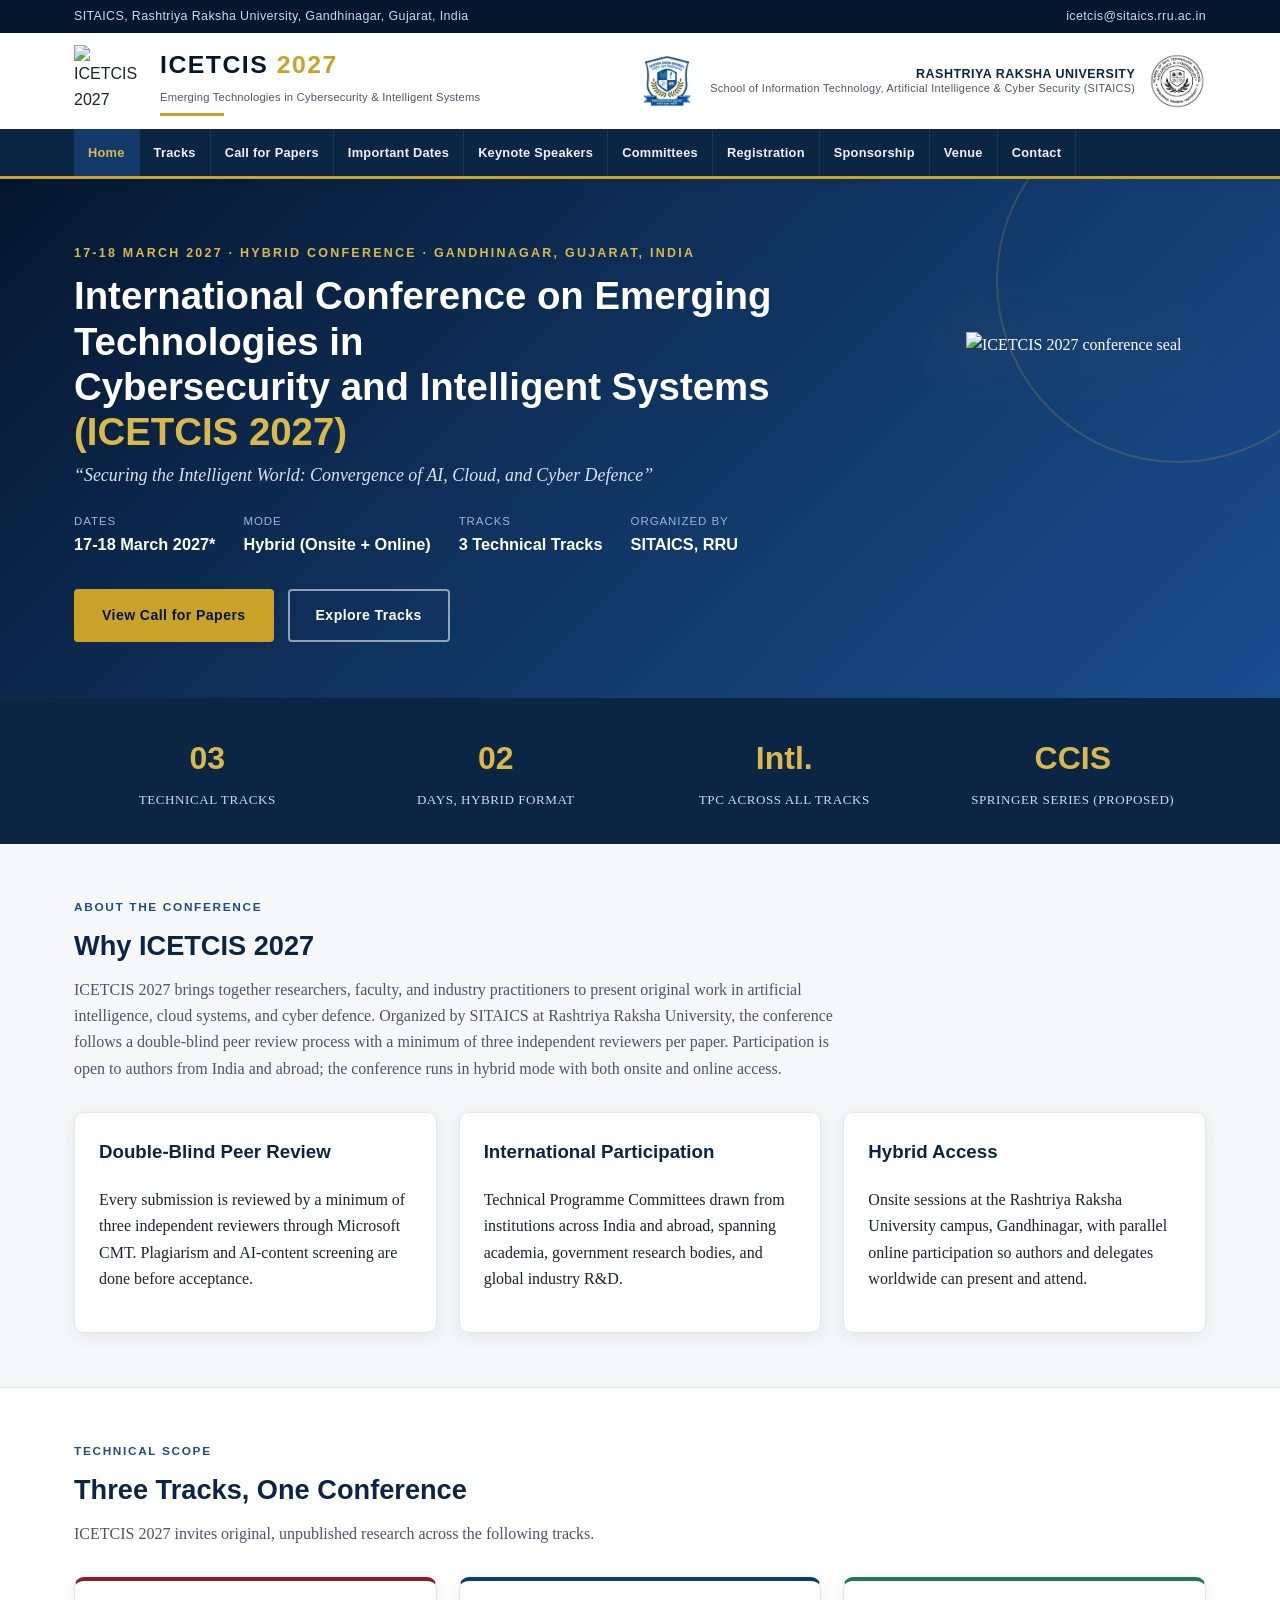
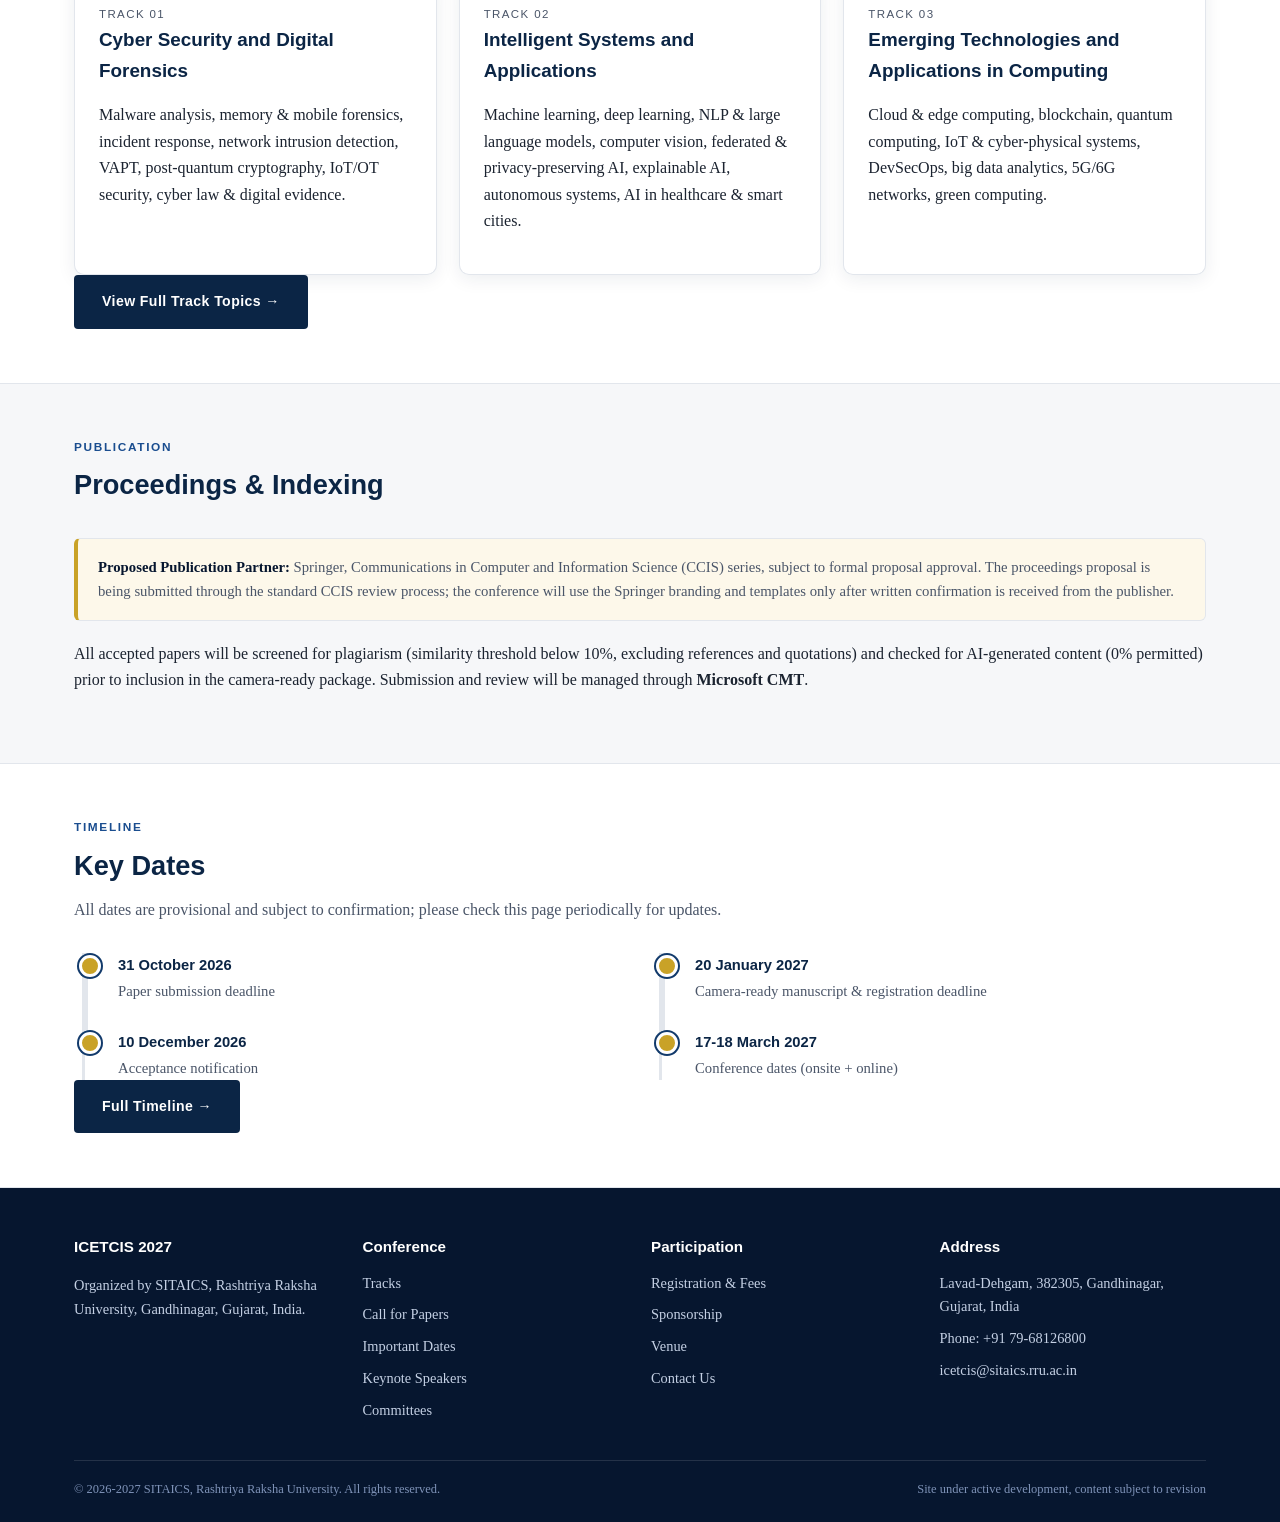
==== commit 36710bdc: "Replace all en dashes (ndash) with plain hyphens site-wide" ====
--- a/index.html
+++ b/index.html
@@ -63,12 +63,12 @@
     <div class="container">
       <div class="hero-layout">
         <div class="hero-text">
-          <div class="eyebrow">17&ndash;18 March 2027 &middot; Hybrid Conference &middot; Gandhinagar, Gujarat, India</div>
+          <div class="eyebrow">17-18 March 2027 &middot; Hybrid Conference &middot; Gandhinagar, Gujarat, India</div>
           <h1>International Conference on Emerging Technologies in<br>Cybersecurity and Intelligent Systems<br><span class="acronym">(ICETCIS 2027)</span></h1>
           <p class="theme-line">&ldquo;Securing the Intelligent World: Convergence of AI, Cloud, and Cyber Defence&rdquo;</p>
 
           <div class="meta-row">
-            <div class="meta-item"><span class="label">Dates</span><span class="value">17&ndash;18 March 2027*</span></div>
+            <div class="meta-item"><span class="label">Dates</span><span class="value">17-18 March 2027*</span></div>
             <div class="meta-item"><span class="label">Mode</span><span class="value">Hybrid (Onsite + Online)</span></div>
             <div class="meta-item"><span class="label">Tracks</span><span class="value">3 Technical Tracks</span></div>
             <div class="meta-item"><span class="label">Organized by</span><span class="value">SITAICS, RRU</span></div>
@@ -189,7 +189,7 @@
         </div>
         <div class="timeline">
           <div class="timeline-item"><div class="t-date">20 January 2027</div><div class="t-label">Camera-ready manuscript &amp; registration deadline</div></div>
-          <div class="timeline-item"><div class="t-date">17&ndash;18 March 2027</div><div class="t-label">Conference dates (onsite + online)</div></div>
+          <div class="timeline-item"><div class="t-date">17-18 March 2027</div><div class="t-label">Conference dates (onsite + online)</div></div>
         </div>
       </div>
       <div style="margin-top:30px;"><a href="important-dates.html" class="btn btn-navy">Full Timeline &rarr;</a></div>
@@ -227,14 +227,14 @@
       <div>
         <h4>Address</h4>
         <ul>
-          <li>Lavad&ndash;Dehgam, 382305, Gandhinagar, Gujarat, India</li>
+          <li>Lavad-Dehgam, 382305, Gandhinagar, Gujarat, India</li>
           <li>Phone: +91 79-68126800</li>
           <li><a href="mailto:icetcis@sitaics.rru.ac.in">icetcis@sitaics.rru.ac.in</a></li>
         </ul>
       </div>
     </div>
     <div class="footer-bottom">
-      <span>&copy; 2026&ndash;2027 SITAICS, Rashtriya Raksha University. All rights reserved.</span>
+      <span>&copy; 2026-2027 SITAICS, Rashtriya Raksha University. All rights reserved.</span>
       <span>Site under active development, content subject to revision</span>
     </div>
   </div>
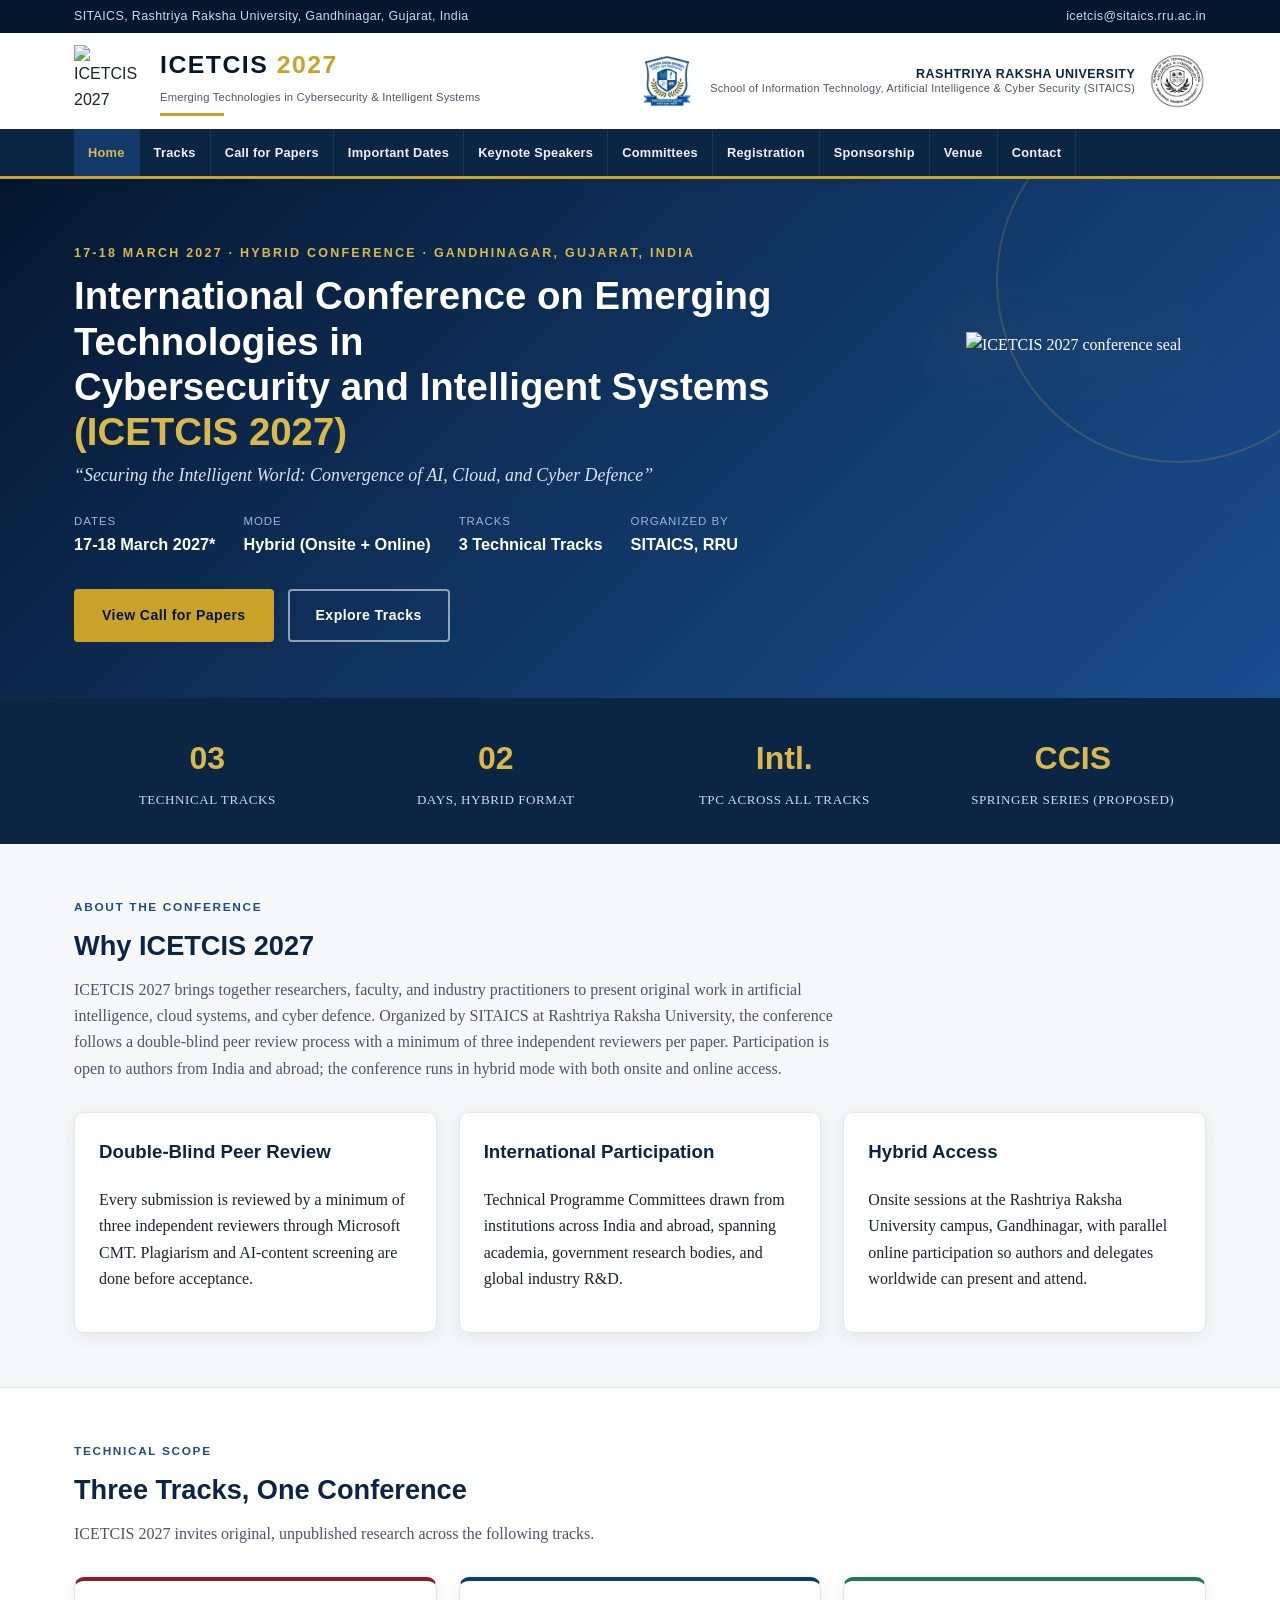
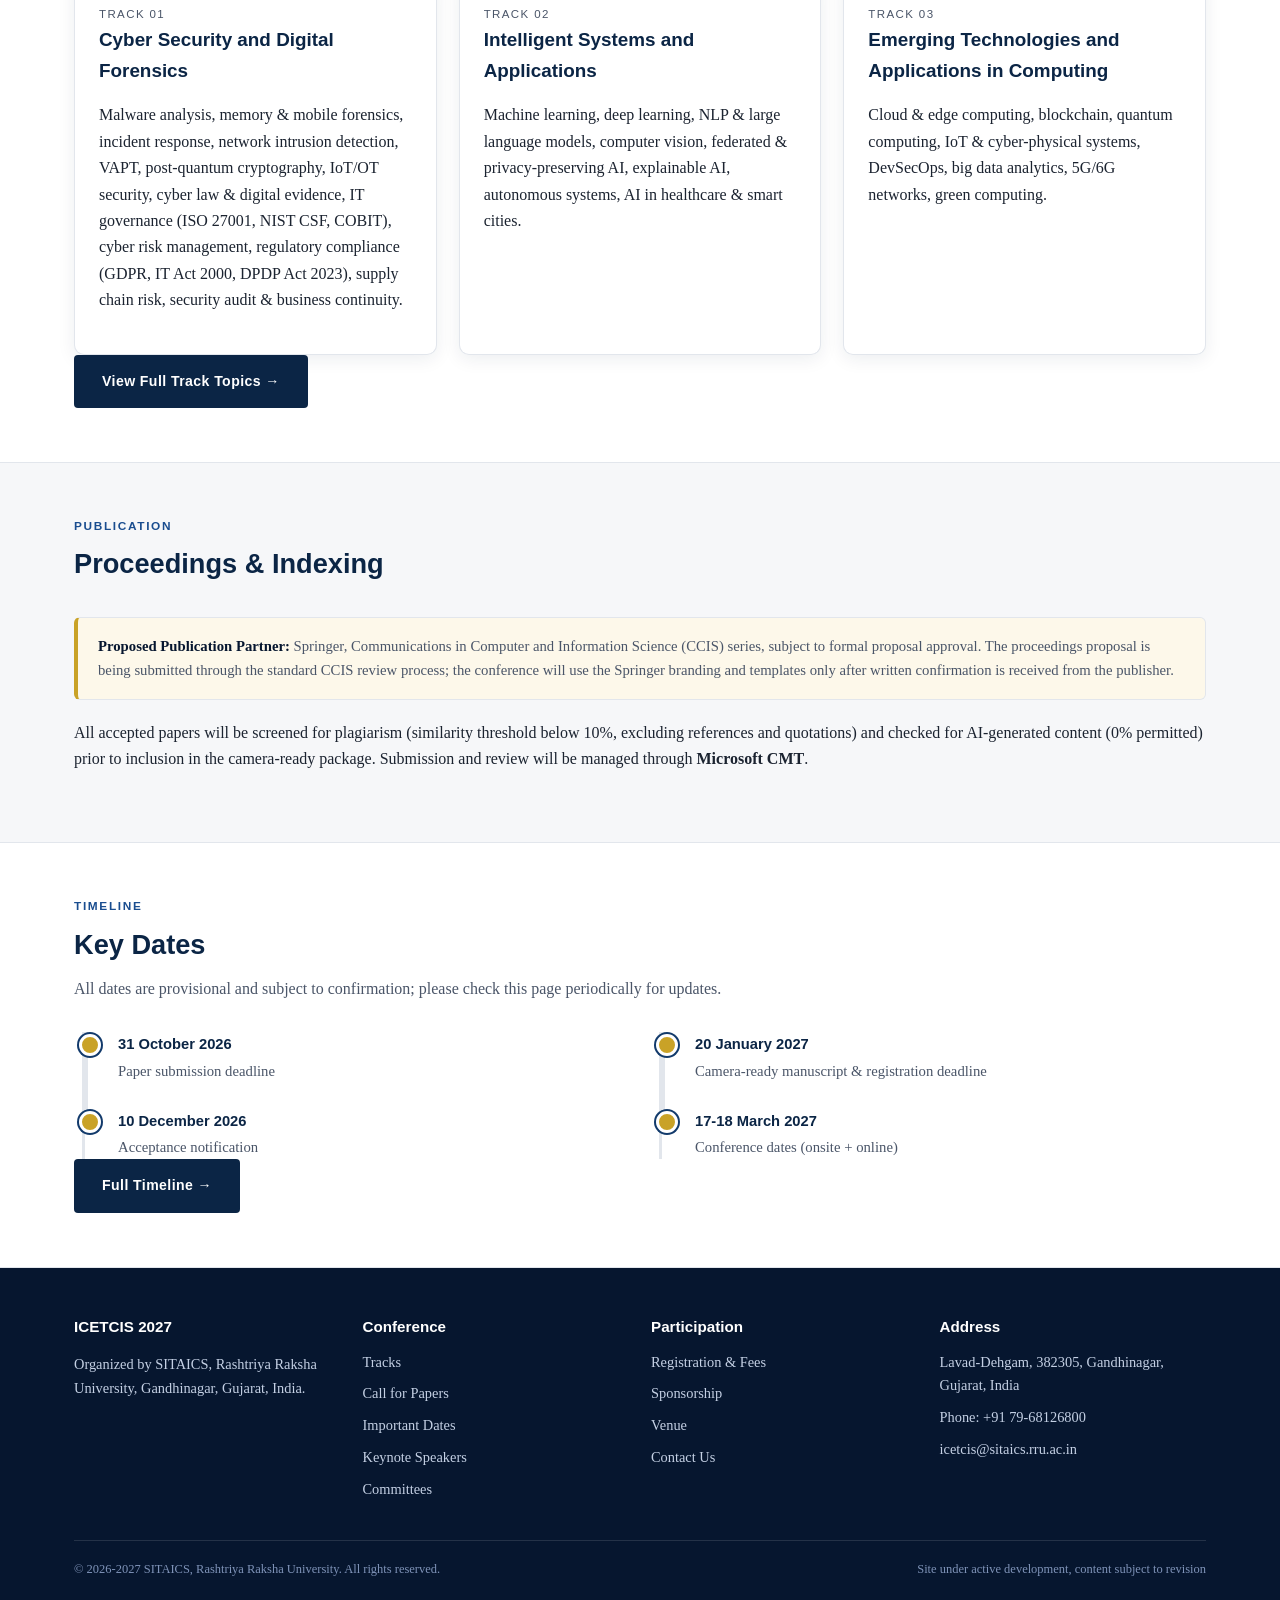
==== commit 50205dee: "Keynote: replace 'Confirmed Keynote' label with 'Speaker 1'" ====
--- a/index.html
+++ b/index.html
@@ -138,7 +138,9 @@
           <div class="track-no">Track 01</div>
           <h3>Cyber Security and Digital Forensics</h3>
           <p>Malware analysis, memory &amp; mobile forensics, incident response, network intrusion detection,
-          VAPT, post-quantum cryptography, IoT/OT security, cyber law &amp; digital evidence.</p>
+          VAPT, post-quantum cryptography, IoT/OT security, cyber law &amp; digital evidence,
+          IT governance (ISO 27001, NIST CSF, COBIT), cyber risk management, regulatory compliance
+          (GDPR, IT Act 2000, DPDP Act 2023), supply chain risk, security audit &amp; business continuity.</p>
         </div>
         <div class="card track-card t2">
           <div class="track-no">Track 02</div>
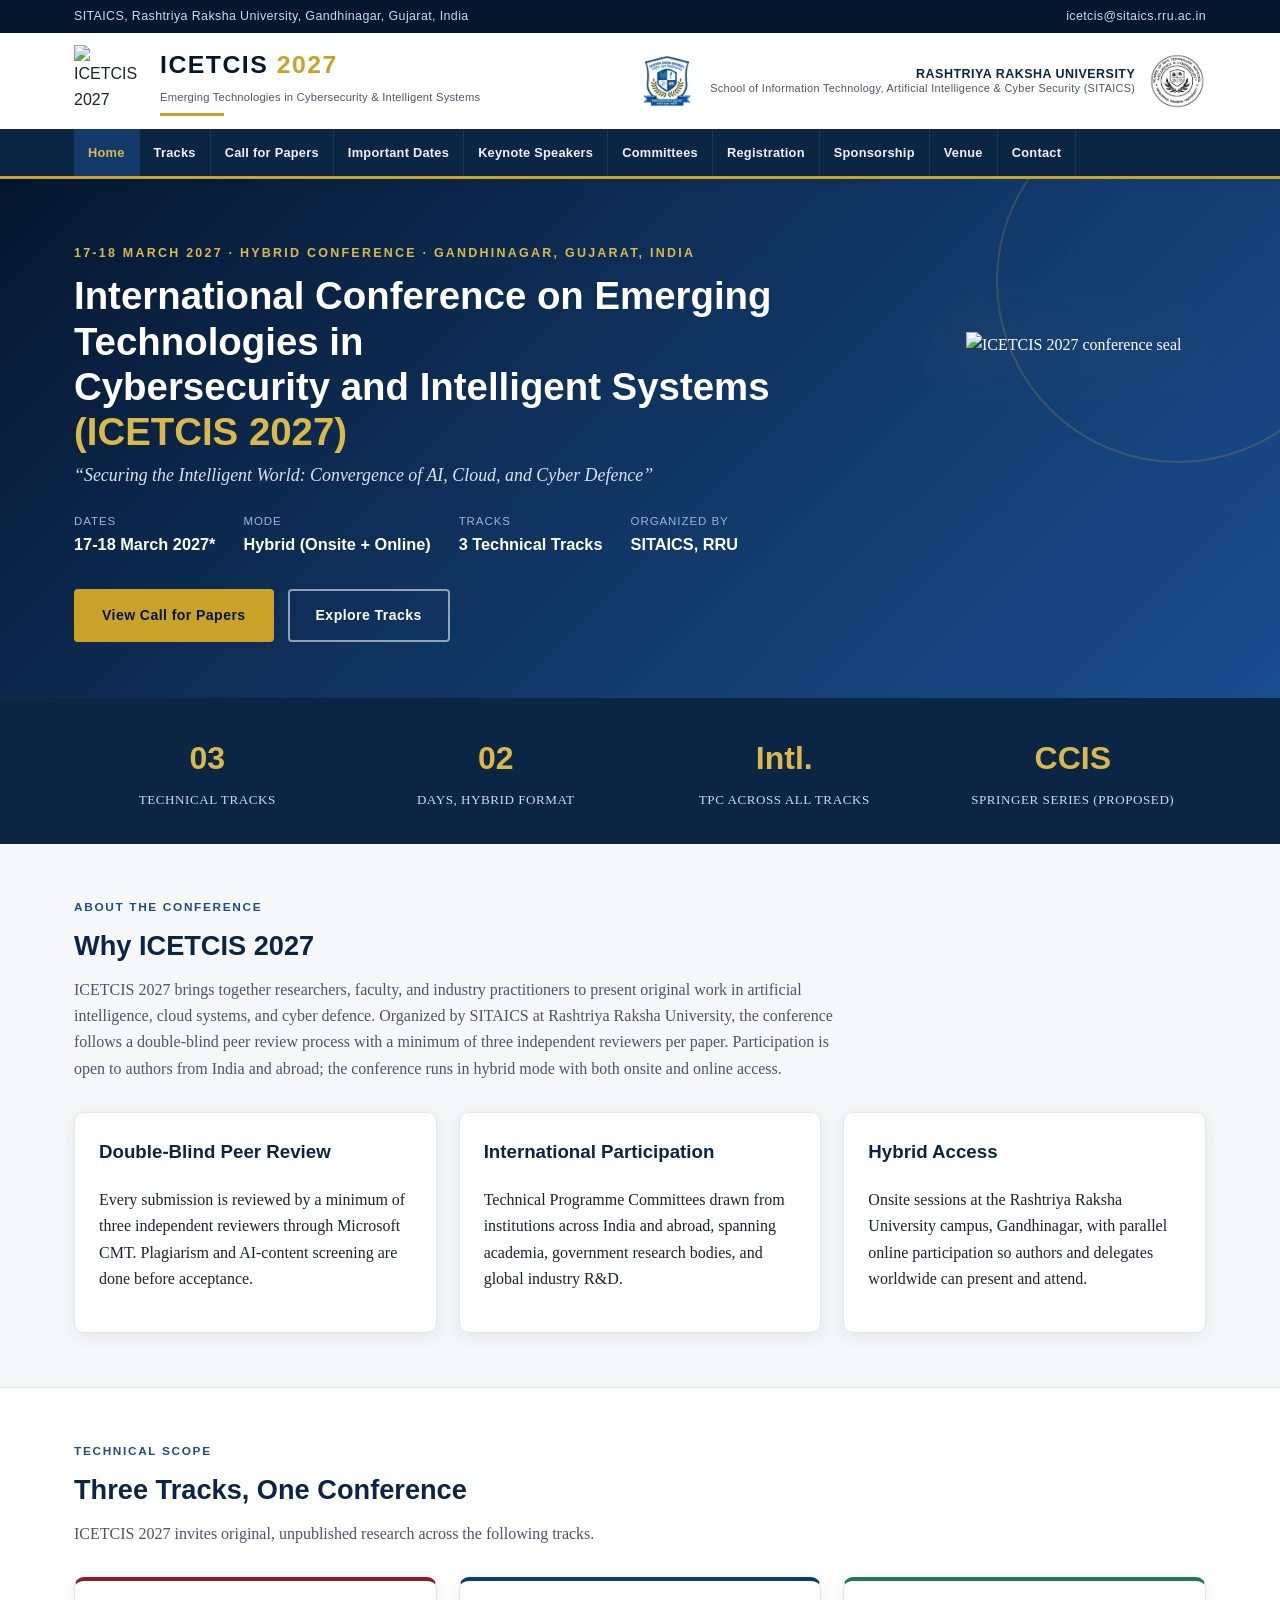
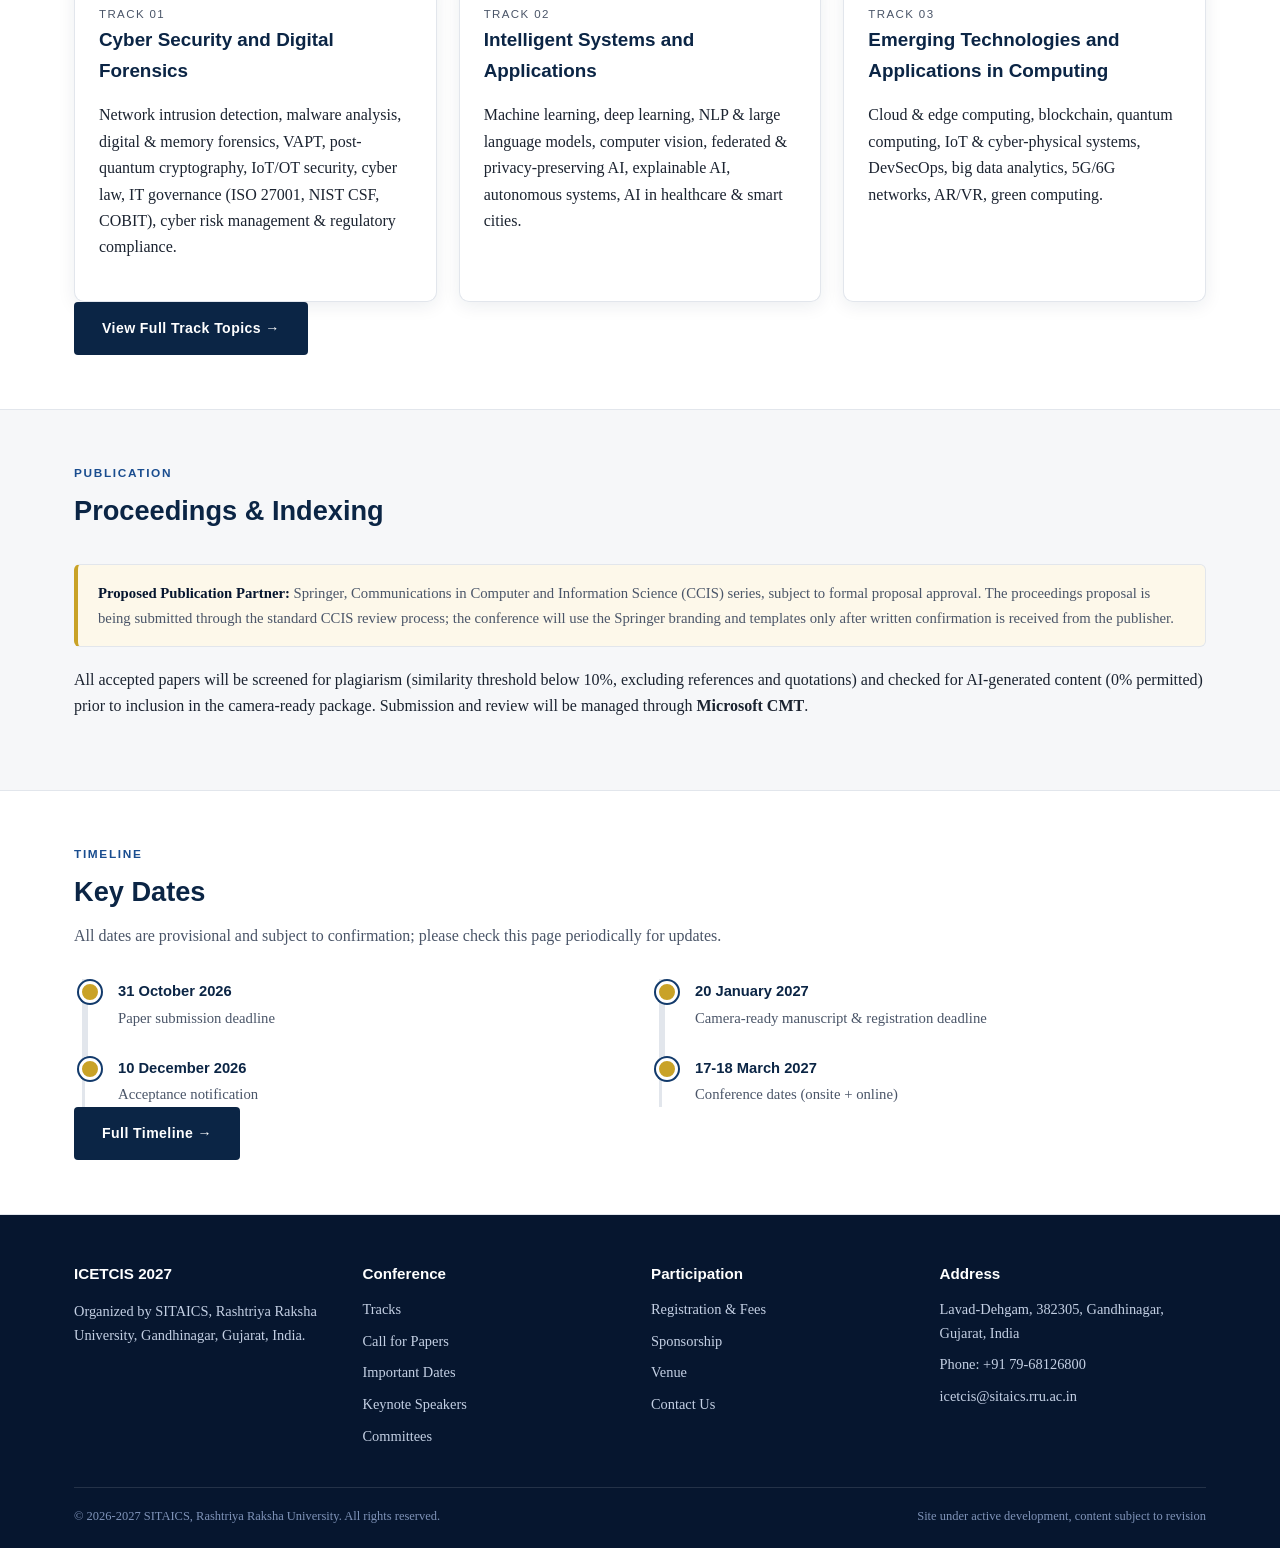
==== commit d5461680: "Balance homepage track cards: trim Track 1, add AR/VR to Track 3" ====
--- a/index.html
+++ b/index.html
@@ -137,22 +137,22 @@
         <div class="card track-card t1">
           <div class="track-no">Track 01</div>
           <h3>Cyber Security and Digital Forensics</h3>
-          <p>Malware analysis, memory &amp; mobile forensics, incident response, network intrusion detection,
-          VAPT, post-quantum cryptography, IoT/OT security, cyber law &amp; digital evidence,
-          IT governance (ISO 27001, NIST CSF, COBIT), cyber risk management, regulatory compliance
-          (GDPR, IT Act 2000, DPDP Act 2023), supply chain risk, security audit &amp; business continuity.</p>
+          <p>Network intrusion detection, malware analysis, digital &amp; memory forensics, VAPT,
+          post-quantum cryptography, IoT/OT security, cyber law, IT governance (ISO 27001, NIST CSF,
+          COBIT), cyber risk management &amp; regulatory compliance.</p>
         </div>
         <div class="card track-card t2">
           <div class="track-no">Track 02</div>
           <h3>Intelligent Systems and Applications</h3>
-          <p>Machine learning, deep learning, NLP &amp; large language models, computer vision, federated &amp;
-          privacy-preserving AI, explainable AI, autonomous systems, AI in healthcare &amp; smart cities.</p>
+          <p>Machine learning, deep learning, NLP &amp; large language models, computer vision,
+          federated &amp; privacy-preserving AI, explainable AI, autonomous systems,
+          AI in healthcare &amp; smart cities.</p>
         </div>
         <div class="card track-card t3">
           <div class="track-no">Track 03</div>
           <h3>Emerging Technologies and Applications in Computing</h3>
-          <p>Cloud &amp; edge computing, blockchain, quantum computing, IoT &amp; cyber-physical systems,
-          DevSecOps, big data analytics, 5G/6G networks, green computing.</p>
+          <p>Cloud &amp; edge computing, blockchain, quantum computing, IoT &amp; cyber-physical
+          systems, DevSecOps, big data analytics, 5G/6G networks, AR/VR, green computing.</p>
         </div>
       </div>
       <div style="margin-top:40px;"><a href="tracks.html" class="btn btn-navy">View Full Track Topics &rarr;</a></div>
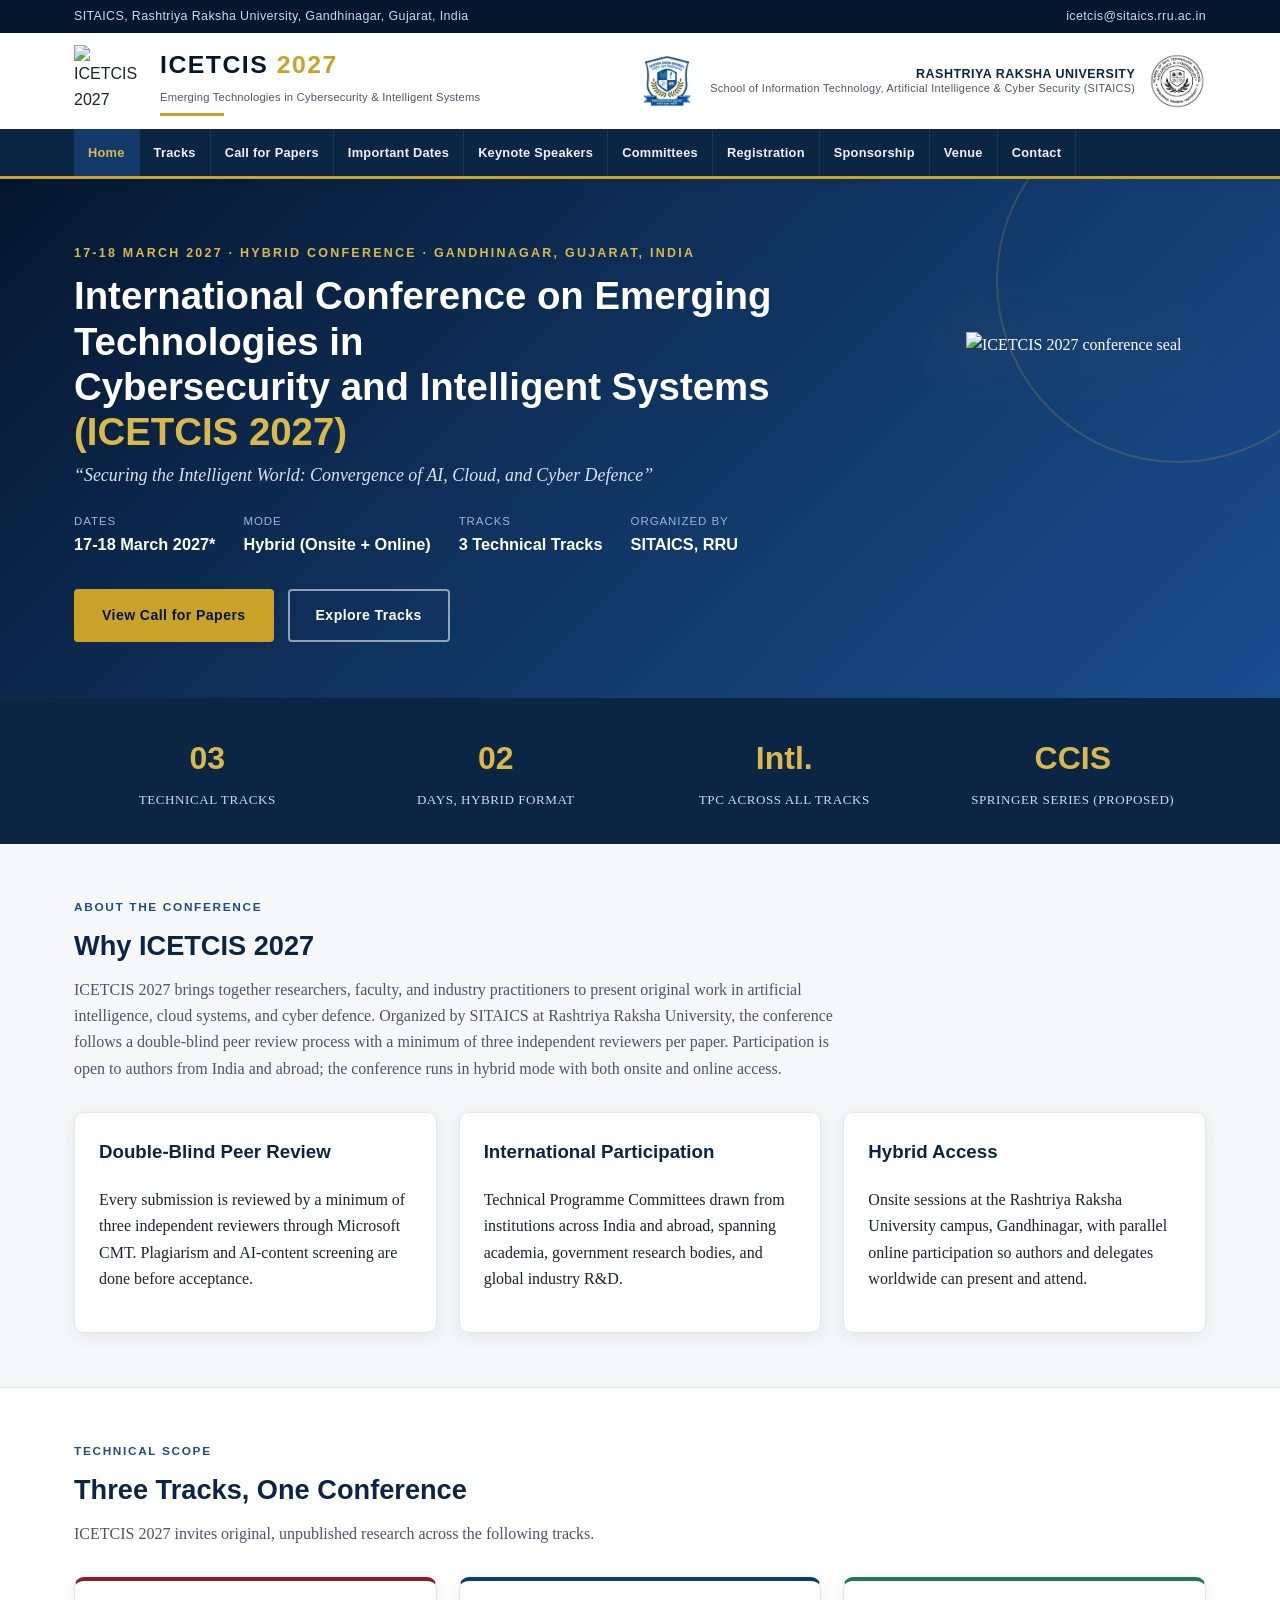
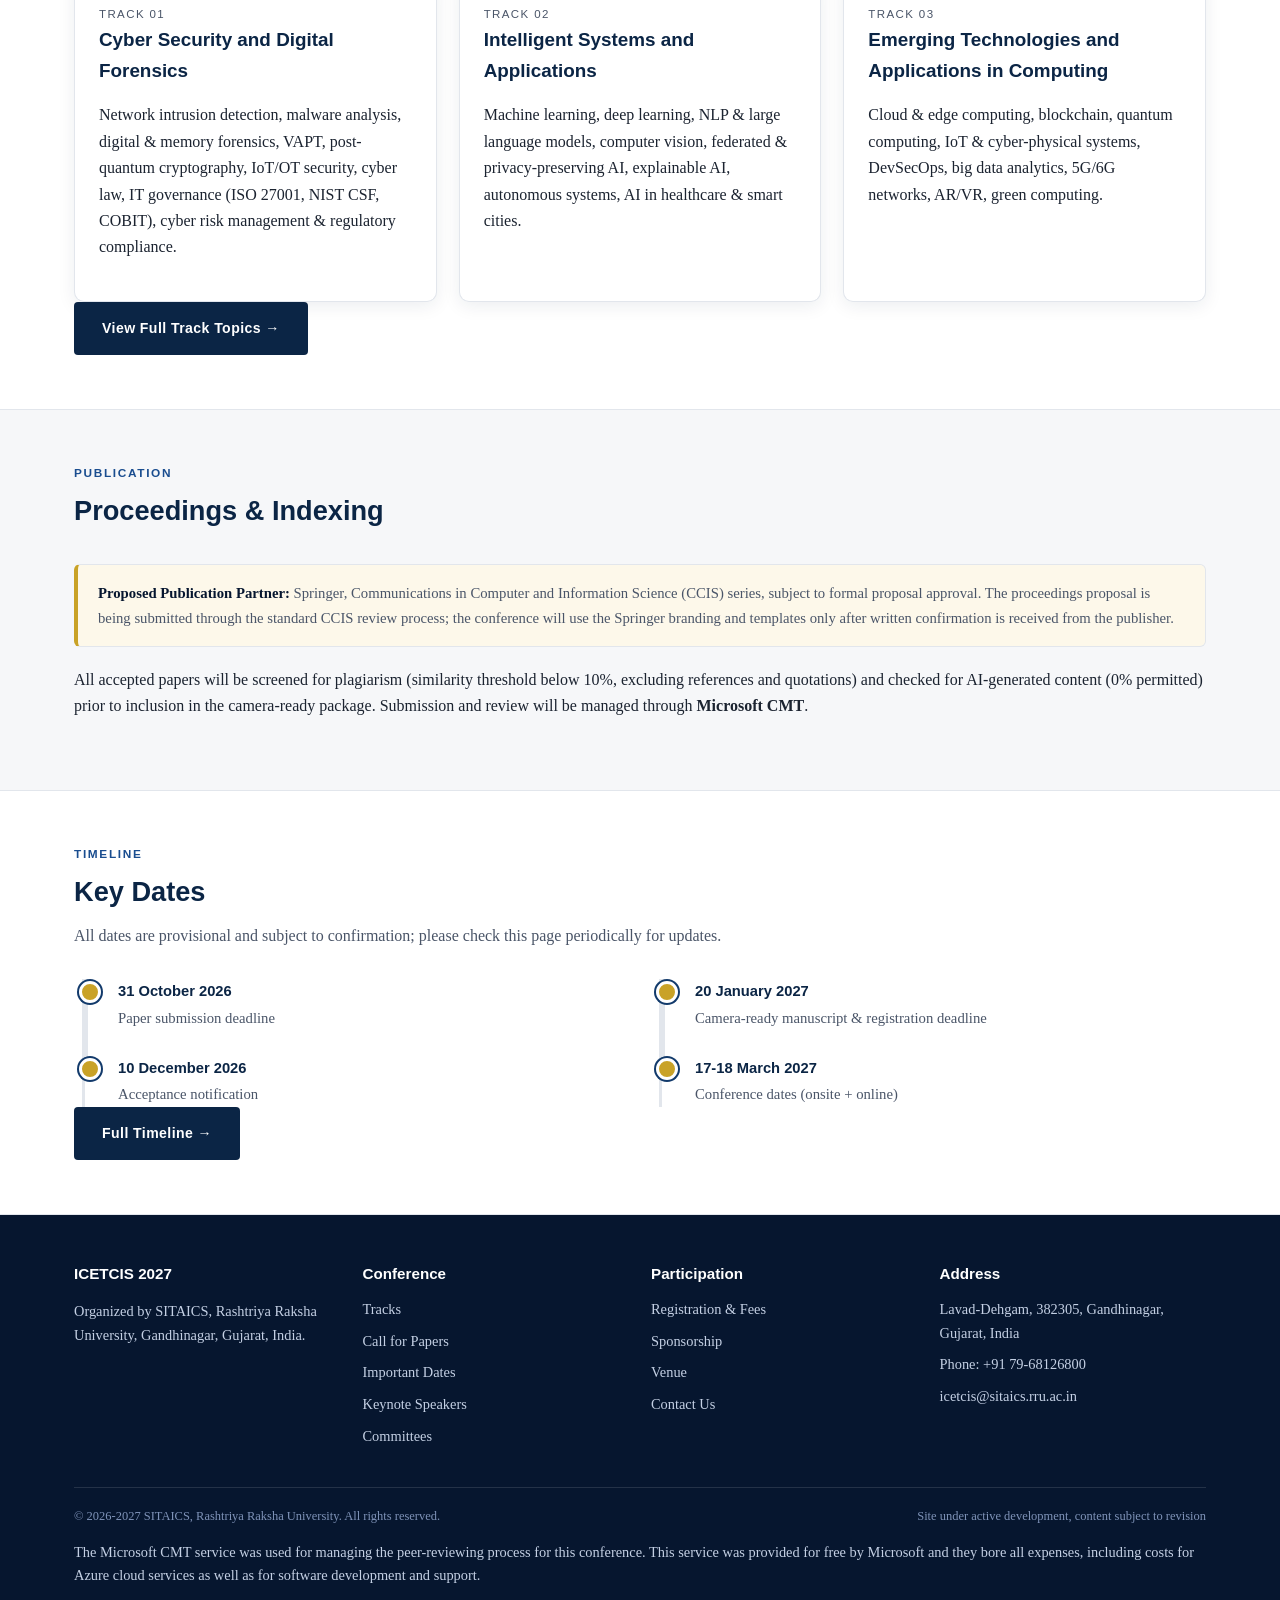
==== commit 25c0ba45: "All pages: add Microsoft CMT acknowledgment to footer Added required CMT acknowledgment paragraph to" ====
--- a/index.html
+++ b/index.html
@@ -239,6 +239,7 @@
       <span>&copy; 2026-2027 SITAICS, Rashtriya Raksha University. All rights reserved.</span>
       <span>Site under active development, content subject to revision</span>
     </div>
+    <p style="font-size: 0.78rem; color: #6B7280; border-top: 1px solid #D1D5DB; margin-top: 16px; padding-top: 12px; line-height: 1.6;">The Microsoft CMT service was used for managing the peer-reviewing process for this conference. This service was provided for free by Microsoft and they bore all expenses, including costs for Azure cloud services as well as for software development and support.</p>
   </div>
 </footer>
 
